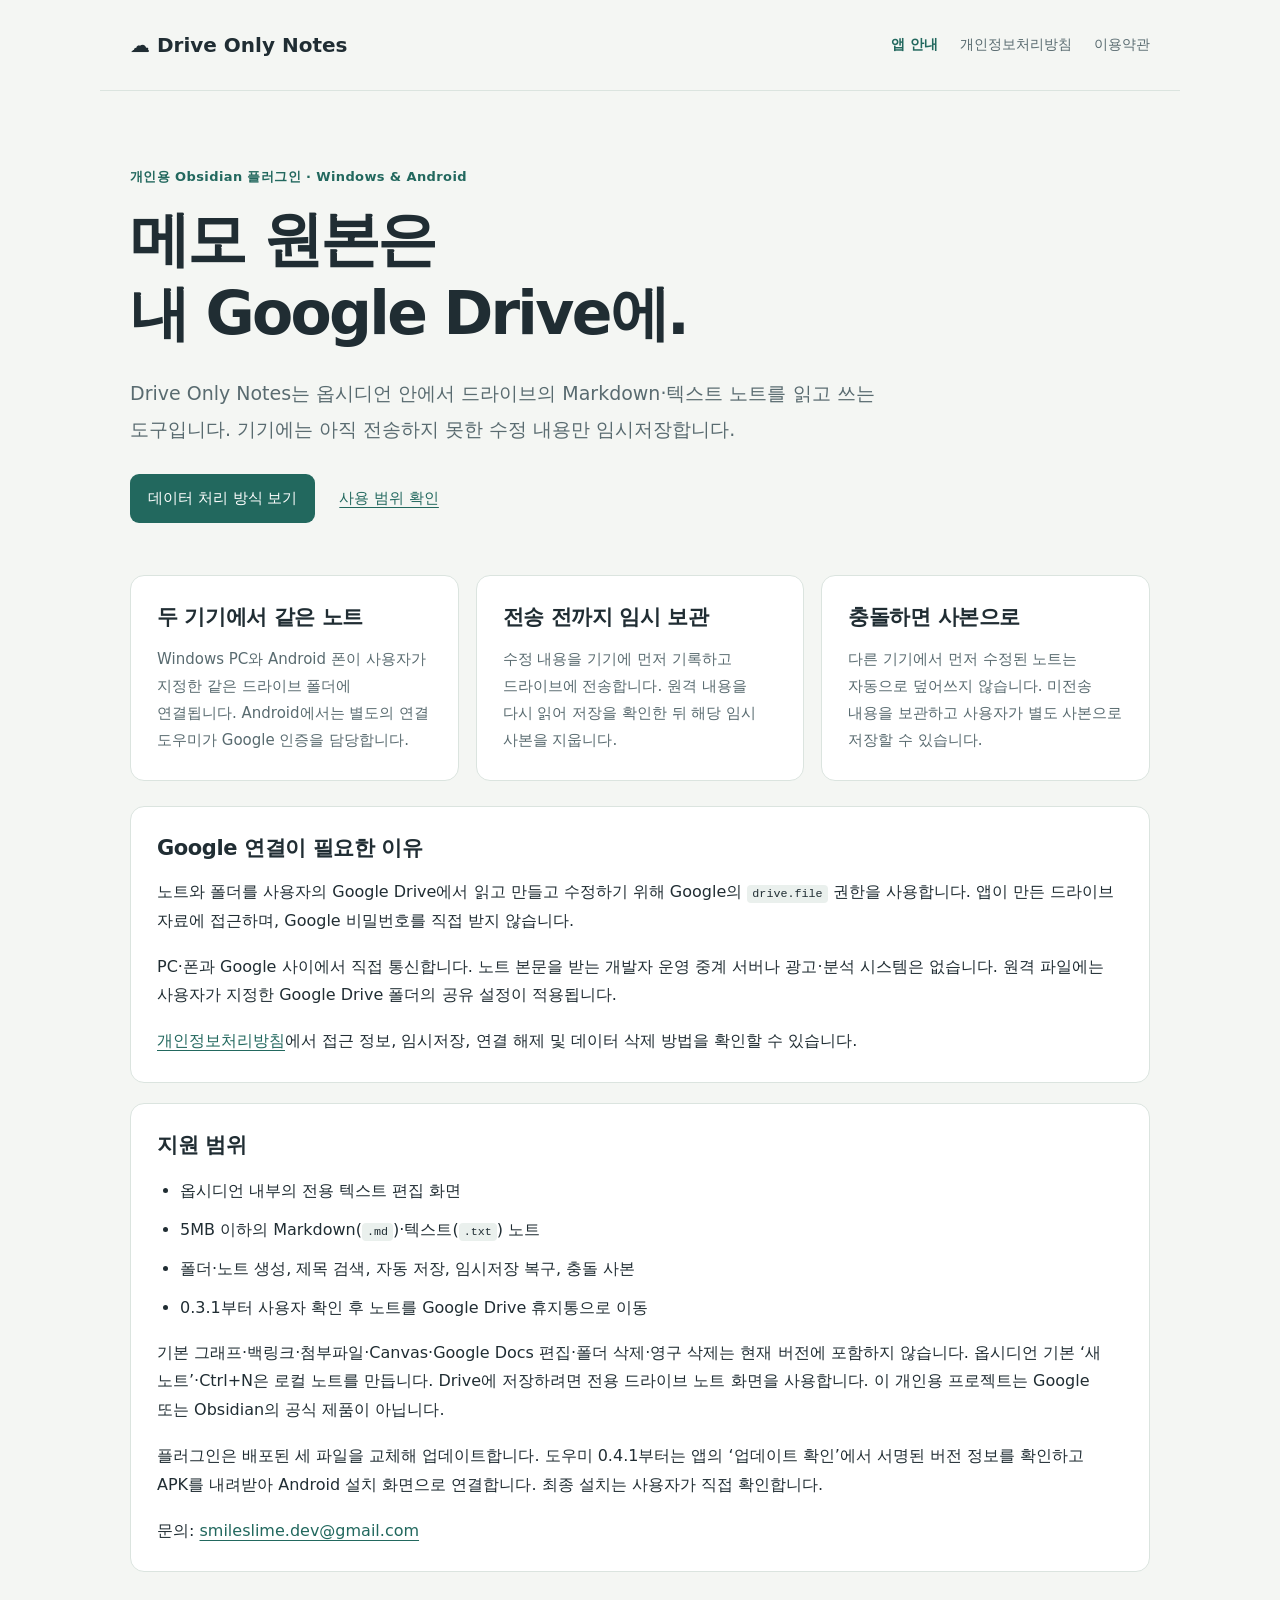
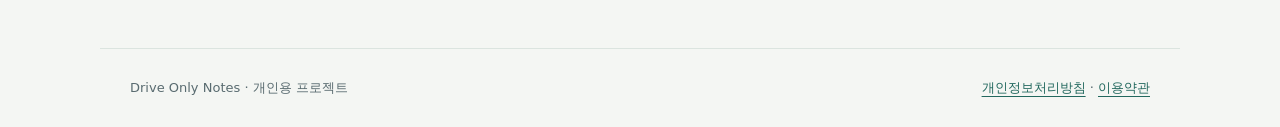
==== index.html @ a3dedb4b "Add signed in-app connector update distribution" ====
<!doctype html>
<html lang="ko">
<head>
  <meta charset="utf-8"><meta name="viewport" content="width=device-width, initial-scale=1">
  <meta http-equiv="Content-Security-Policy" content="default-src 'none'; style-src 'self'; img-src 'self'; script-src 'none'; connect-src 'none'; base-uri 'none'; form-action 'none'; upgrade-insecure-requests">
  <meta name="referrer" content="no-referrer">
  <meta name="description" content="Drive Only Notes는 Windows와 Android의 Obsidian에서 개인 Google Drive의 텍스트 노트를 읽고 쓰는 개인용 도구입니다.">
  <title>Drive Only Notes — 앱 안내</title><link rel="stylesheet" href="site.css">
</head>
<body>
<header><a class="brand" href="index.html">☁ Drive Only Notes</a><nav aria-label="주요 메뉴"><a aria-current="page" href="index.html">앱 안내</a><a href="privacy.html">개인정보처리방침</a><a href="terms.html">이용약관</a></nav></header>
<main>
  <section class="hero"><p class="eyebrow">개인용 Obsidian 플러그인 · Windows &amp; Android</p><h1>메모 원본은<br>내 Google Drive에.</h1><p class="lead">Drive Only Notes는 옵시디언 안에서 드라이브의 Markdown·텍스트 노트를 읽고 쓰는 도구입니다. 기기에는 아직 전송하지 못한 수정 내용만 임시저장합니다.</p><div class="actions"><a class="primary" href="privacy.html">데이터 처리 방식 보기</a><a href="terms.html">사용 범위 확인</a></div></section>
  <section class="cards" aria-label="주요 기능"><article><h2>두 기기에서 같은 노트</h2><p>Windows PC와 Android 폰이 사용자가 지정한 같은 드라이브 폴더에 연결됩니다. Android에서는 별도의 연결 도우미가 Google 인증을 담당합니다.</p></article><article><h2>전송 전까지 임시 보관</h2><p>수정 내용을 기기에 먼저 기록하고 드라이브에 전송합니다. 원격 내용을 다시 읽어 저장을 확인한 뒤 해당 임시 사본을 지웁니다.</p></article><article><h2>충돌하면 사본으로</h2><p>다른 기기에서 먼저 수정된 노트는 자동으로 덮어쓰지 않습니다. 미전송 내용을 보관하고 사용자가 별도 사본으로 저장할 수 있습니다.</p></article></section>
  <section class="paper"><h2>Google 연결이 필요한 이유</h2><p>노트와 폴더를 사용자의 Google Drive에서 읽고 만들고 수정하기 위해 Google의 <code>drive.file</code> 권한을 사용합니다. 앱이 만든 드라이브 자료에 접근하며, Google 비밀번호를 직접 받지 않습니다.</p><p>PC·폰과 Google 사이에서 직접 통신합니다. 노트 본문을 받는 개발자 운영 중계 서버나 광고·분석 시스템은 없습니다. 원격 파일에는 사용자가 지정한 Google Drive 폴더의 공유 설정이 적용됩니다.</p><p><a href="privacy.html">개인정보처리방침</a>에서 접근 정보, 임시저장, 연결 해제 및 데이터 삭제 방법을 확인할 수 있습니다.</p></section>
  <section class="paper"><h2>지원 범위</h2><ul><li>옵시디언 내부의 전용 텍스트 편집 화면</li><li>5MB 이하의 Markdown(<code>.md</code>)·텍스트(<code>.txt</code>) 노트</li><li>폴더·노트 생성, 제목 검색, 자동 저장, 임시저장 복구, 충돌 사본</li><li>0.3.1부터 사용자 확인 후 노트를 Google Drive 휴지통으로 이동</li></ul><p>기본 그래프·백링크·첨부파일·Canvas·Google Docs 편집·폴더 삭제·영구 삭제는 현재 버전에 포함하지 않습니다. 옵시디언 기본 ‘새 노트’·Ctrl+N은 로컬 노트를 만듭니다. Drive에 저장하려면 전용 드라이브 노트 화면을 사용합니다. 이 개인용 프로젝트는 Google 또는 Obsidian의 공식 제품이 아닙니다.</p><p>플러그인은 배포된 세 파일을 교체해 업데이트합니다. 도우미 0.4.1부터는 앱의 ‘업데이트 확인’에서 서명된 버전 정보를 확인하고 APK를 내려받아 Android 설치 화면으로 연결합니다. 최종 설치는 사용자가 직접 확인합니다.</p><p>문의: <a href="mailto:smileslime.dev@gmail.com">smileslime.dev@gmail.com</a></p></section>
</main><footer><span>Drive Only Notes · 개인용 프로젝트</span><span><a href="privacy.html">개인정보처리방침</a> · <a href="terms.html">이용약관</a></span></footer>
</body></html>
---- site.css ----
:root { color-scheme:light; --ink:#202d33; --muted:#596b70; --paper:#fff; --ground:#f4f6f3; --accent:#22685e; --line:#dbe4df; }
* { box-sizing:border-box; }
body { margin:0; font-family:system-ui,-apple-system,"Segoe UI",sans-serif; background:var(--ground); color:var(--ink); line-height:1.8; word-break:keep-all; overflow-wrap:anywhere; }
a { color:var(--accent); text-underline-offset:4px; }
a:focus-visible { outline:3px solid #78b0a7; outline-offset:5px; }
header,footer { max-width:1080px; margin:auto; padding:27px 30px; display:flex; align-items:center; justify-content:space-between; gap:20px; flex-wrap:wrap; }
header { border-bottom:1px solid var(--line); }
.brand { font-size:20px; font-weight:750; color:var(--ink); text-decoration:none; }
nav { display:flex; flex-wrap:wrap; gap:22px; font-size:14px; }
nav a { color:var(--muted); text-decoration:none; }
nav a[aria-current] { color:var(--accent); font-weight:700; }
main { max-width:1080px; padding:36px 30px 46px; margin:auto; }
.hero { padding:38px 0 52px; max-width:850px; }
.eyebrow { color:var(--accent); letter-spacing:.03em; font-size:13px; font-weight:700; margin:0 0 15px; }
h1 { font-size:clamp(34px,6vw,60px); line-height:1.22; letter-spacing:-.045em; margin:0 0 25px; }
h2 { font-size:21px; line-height:1.5; letter-spacing:-.02em; margin:0 0 13px; }
p { margin:0 0 17px; }
.lead { font-size:19px; color:var(--muted); max-width:780px; line-height:1.9; }
.actions { display:flex; align-items:center; gap:24px; flex-wrap:wrap; margin-top:27px; font-size:15px; }
.primary { padding:11px 18px; border-radius:9px; text-decoration:none; background:var(--accent); color:white; }
.cards { display:grid; grid-template-columns:repeat(3,minmax(0,1fr)); gap:17px; margin-bottom:25px; }
.cards article,.paper { background:var(--paper); border:1px solid var(--line); border-radius:14px; padding:26px; }
.cards p { color:var(--muted); font-size:15px; margin-bottom:0; }
.paper { margin:20px 0; }
.paper p:last-child { margin-bottom:0; }
ul { padding-left:23px; }
li { margin-bottom:10px; }
code { padding:2px 5px; border-radius:4px; background:#eaf0ed; font-size:.9em; word-break:break-all; }
.document { max-width:860px; padding-top:60px; }
.document h1 { font-size:42px; }
.document section { padding:29px 0 13px; border-top:1px solid var(--line); margin-top:25px; }
.document .lead { font-size:18px; margin-bottom:34px; }
footer { border-top:1px solid var(--line); color:var(--muted); font-size:13px; margin-top:10px; }
@media(max-width:700px) { header,footer { padding:23px 21px; } main { padding:24px 21px 36px; } header { align-items:flex-start; } nav { gap:15px; font-size:13px; } .hero { padding:24px 0 35px; } .cards { grid-template-columns:1fr; } .cards article,.paper { padding:22px; } .lead { font-size:17px; } .document { padding-top:37px; } .document h1 { font-size:33px; } .document section { padding-top:23px; } }
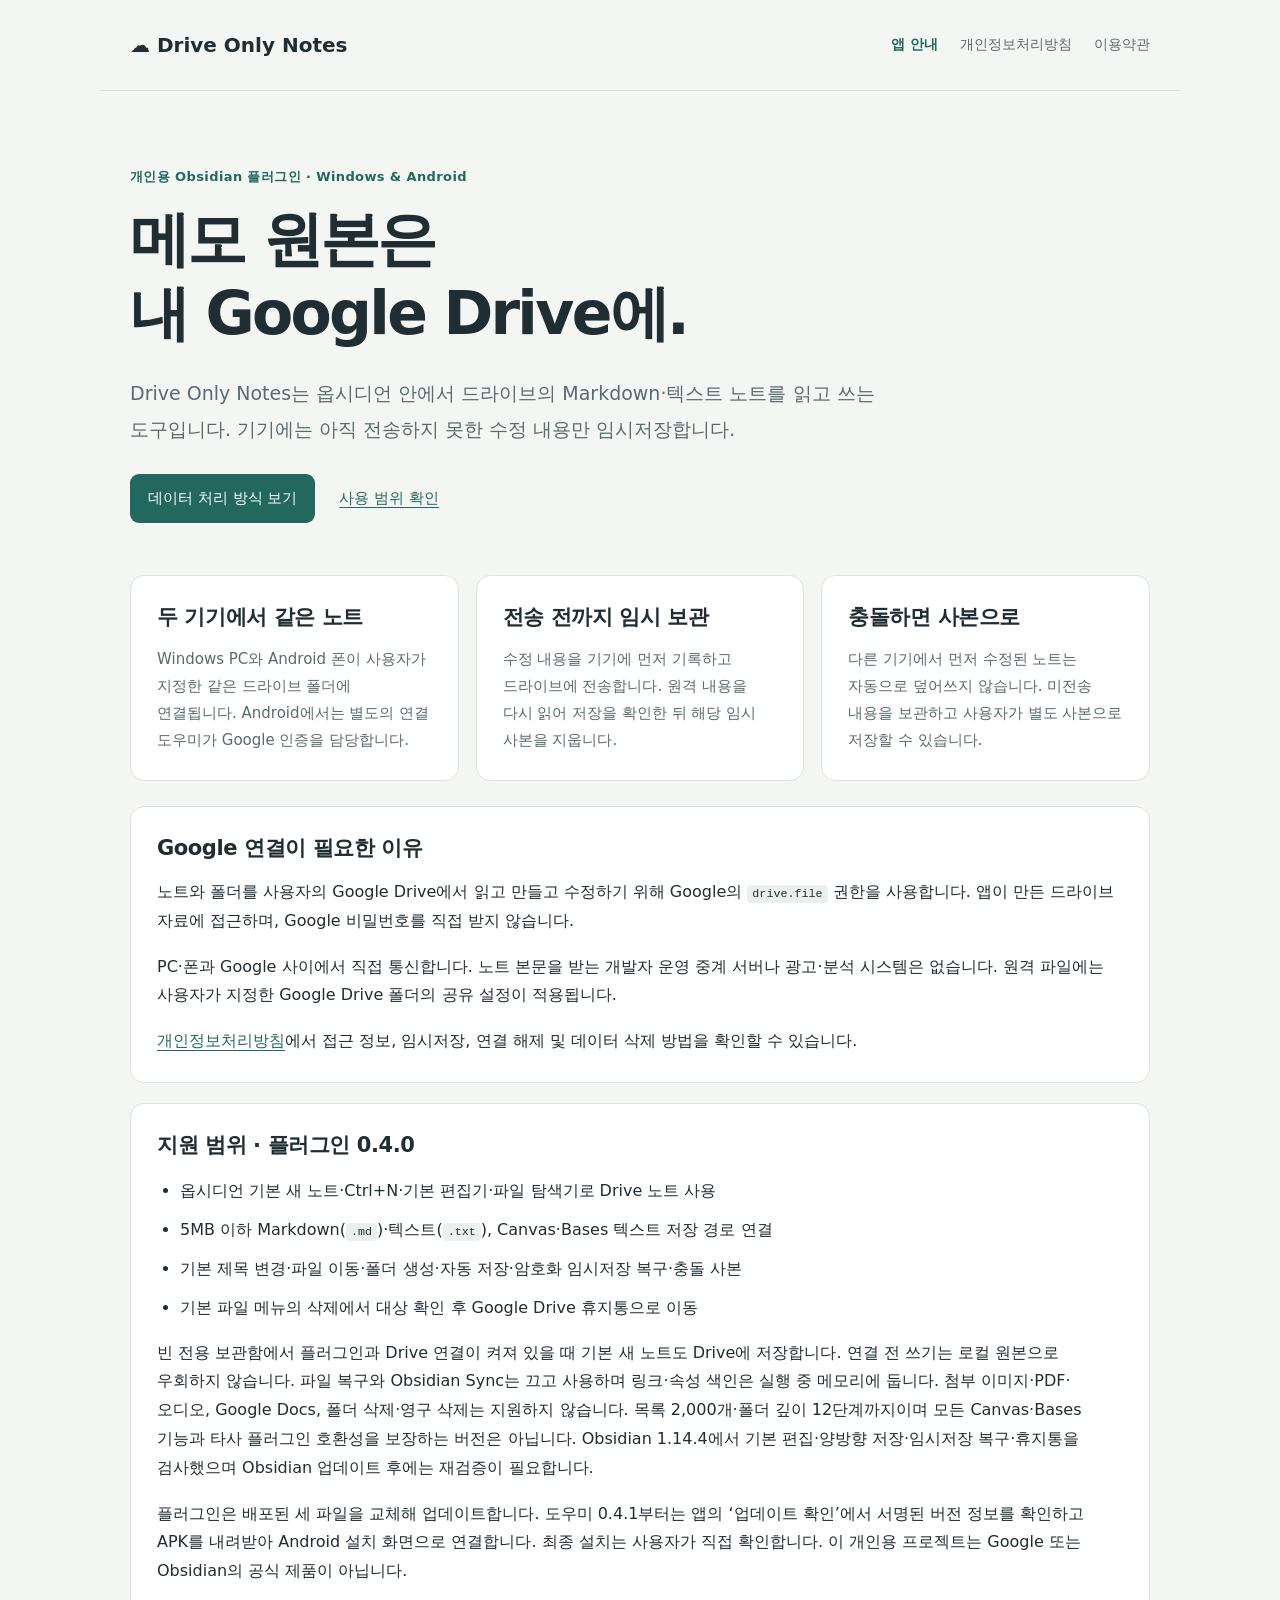
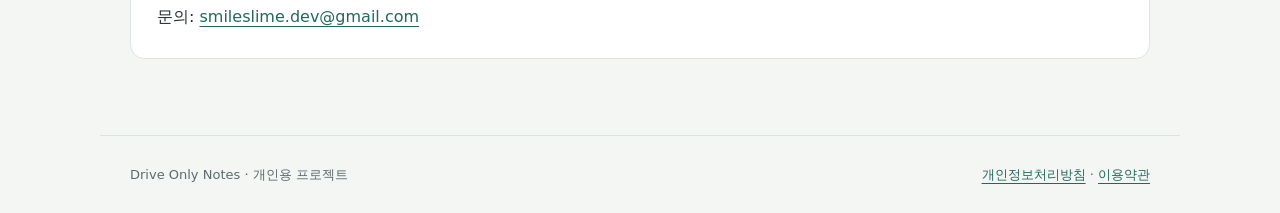
==== commit 91894587: "Document native Obsidian editing and Drive-only storage" ====
--- a/index.html
+++ b/index.html
@@ -13,6 +13,6 @@
   <section class="hero"><p class="eyebrow">개인용 Obsidian 플러그인 · Windows &amp; Android</p><h1>메모 원본은<br>내 Google Drive에.</h1><p class="lead">Drive Only Notes는 옵시디언 안에서 드라이브의 Markdown·텍스트 노트를 읽고 쓰는 도구입니다. 기기에는 아직 전송하지 못한 수정 내용만 임시저장합니다.</p><div class="actions"><a class="primary" href="privacy.html">데이터 처리 방식 보기</a><a href="terms.html">사용 범위 확인</a></div></section>
   <section class="cards" aria-label="주요 기능"><article><h2>두 기기에서 같은 노트</h2><p>Windows PC와 Android 폰이 사용자가 지정한 같은 드라이브 폴더에 연결됩니다. Android에서는 별도의 연결 도우미가 Google 인증을 담당합니다.</p></article><article><h2>전송 전까지 임시 보관</h2><p>수정 내용을 기기에 먼저 기록하고 드라이브에 전송합니다. 원격 내용을 다시 읽어 저장을 확인한 뒤 해당 임시 사본을 지웁니다.</p></article><article><h2>충돌하면 사본으로</h2><p>다른 기기에서 먼저 수정된 노트는 자동으로 덮어쓰지 않습니다. 미전송 내용을 보관하고 사용자가 별도 사본으로 저장할 수 있습니다.</p></article></section>
   <section class="paper"><h2>Google 연결이 필요한 이유</h2><p>노트와 폴더를 사용자의 Google Drive에서 읽고 만들고 수정하기 위해 Google의 <code>drive.file</code> 권한을 사용합니다. 앱이 만든 드라이브 자료에 접근하며, Google 비밀번호를 직접 받지 않습니다.</p><p>PC·폰과 Google 사이에서 직접 통신합니다. 노트 본문을 받는 개발자 운영 중계 서버나 광고·분석 시스템은 없습니다. 원격 파일에는 사용자가 지정한 Google Drive 폴더의 공유 설정이 적용됩니다.</p><p><a href="privacy.html">개인정보처리방침</a>에서 접근 정보, 임시저장, 연결 해제 및 데이터 삭제 방법을 확인할 수 있습니다.</p></section>
-  <section class="paper"><h2>지원 범위</h2><ul><li>옵시디언 내부의 전용 텍스트 편집 화면</li><li>5MB 이하의 Markdown(<code>.md</code>)·텍스트(<code>.txt</code>) 노트</li><li>폴더·노트 생성, 제목 검색, 자동 저장, 임시저장 복구, 충돌 사본</li><li>0.3.1부터 사용자 확인 후 노트를 Google Drive 휴지통으로 이동</li></ul><p>기본 그래프·백링크·첨부파일·Canvas·Google Docs 편집·폴더 삭제·영구 삭제는 현재 버전에 포함하지 않습니다. 옵시디언 기본 ‘새 노트’·Ctrl+N은 로컬 노트를 만듭니다. Drive에 저장하려면 전용 드라이브 노트 화면을 사용합니다. 이 개인용 프로젝트는 Google 또는 Obsidian의 공식 제품이 아닙니다.</p><p>플러그인은 배포된 세 파일을 교체해 업데이트합니다. 도우미 0.4.1부터는 앱의 ‘업데이트 확인’에서 서명된 버전 정보를 확인하고 APK를 내려받아 Android 설치 화면으로 연결합니다. 최종 설치는 사용자가 직접 확인합니다.</p><p>문의: <a href="mailto:smileslime.dev@gmail.com">smileslime.dev@gmail.com</a></p></section>
+  <section class="paper"><h2>지원 범위 · 플러그인 0.4.0</h2><ul><li>옵시디언 기본 새 노트·Ctrl+N·기본 편집기·파일 탐색기로 Drive 노트 사용</li><li>5MB 이하 Markdown(<code>.md</code>)·텍스트(<code>.txt</code>), Canvas·Bases 텍스트 저장 경로 연결</li><li>기본 제목 변경·파일 이동·폴더 생성·자동 저장·암호화 임시저장 복구·충돌 사본</li><li>기본 파일 메뉴의 삭제에서 대상 확인 후 Google Drive 휴지통으로 이동</li></ul><p>빈 전용 보관함에서 플러그인과 Drive 연결이 켜져 있을 때 기본 새 노트도 Drive에 저장합니다. 연결 전 쓰기는 로컬 원본으로 우회하지 않습니다. 파일 복구와 Obsidian Sync는 끄고 사용하며 링크·속성 색인은 실행 중 메모리에 둡니다. 첨부 이미지·PDF·오디오, Google Docs, 폴더 삭제·영구 삭제는 지원하지 않습니다. 목록 2,000개·폴더 깊이 12단계까지이며 모든 Canvas·Bases 기능과 타사 플러그인 호환성을 보장하는 버전은 아닙니다. Obsidian 1.14.4에서 기본 편집·양방향 저장·임시저장 복구·휴지통을 검사했으며 Obsidian 업데이트 후에는 재검증이 필요합니다.</p><p>플러그인은 배포된 세 파일을 교체해 업데이트합니다. 도우미 0.4.1부터는 앱의 ‘업데이트 확인’에서 서명된 버전 정보를 확인하고 APK를 내려받아 Android 설치 화면으로 연결합니다. 최종 설치는 사용자가 직접 확인합니다. 이 개인용 프로젝트는 Google 또는 Obsidian의 공식 제품이 아닙니다.</p><p>문의: <a href="mailto:smileslime.dev@gmail.com">smileslime.dev@gmail.com</a></p></section>
 </main><footer><span>Drive Only Notes · 개인용 프로젝트</span><span><a href="privacy.html">개인정보처리방침</a> · <a href="terms.html">이용약관</a></span></footer>
 </body></html>
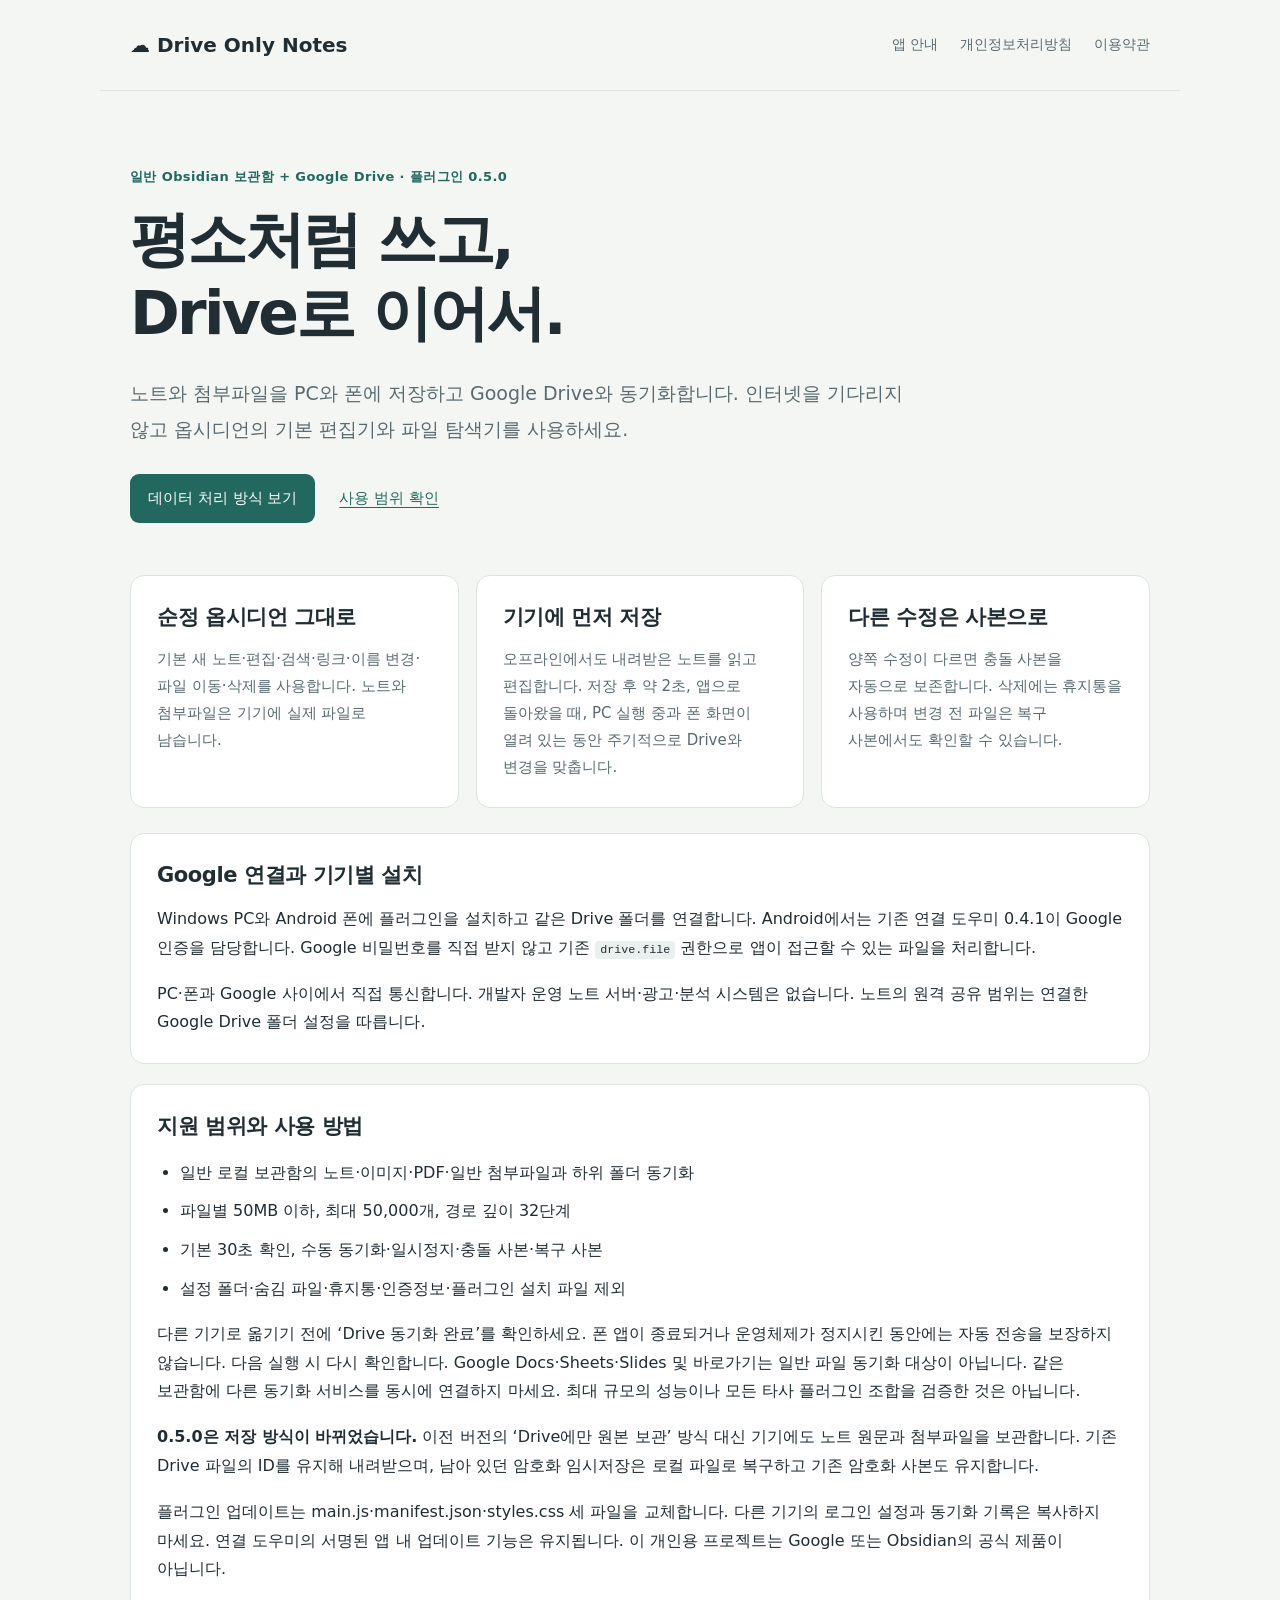
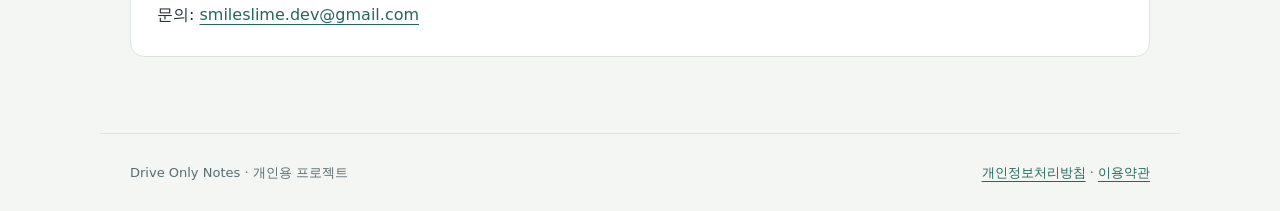
==== commit 5f30cc9f: "Document local vault synchronization and recovery" ====
--- a/index.html
+++ b/index.html
@@ -1,18 +1,6 @@
 <!doctype html>
-<html lang="ko">
-<head>
-  <meta charset="utf-8"><meta name="viewport" content="width=device-width, initial-scale=1">
-  <meta http-equiv="Content-Security-Policy" content="default-src 'none'; style-src 'self'; img-src 'self'; script-src 'none'; connect-src 'none'; base-uri 'none'; form-action 'none'; upgrade-insecure-requests">
-  <meta name="referrer" content="no-referrer">
-  <meta name="description" content="Drive Only Notes는 Windows와 Android의 Obsidian에서 개인 Google Drive의 텍스트 노트를 읽고 쓰는 개인용 도구입니다.">
-  <title>Drive Only Notes — 앱 안내</title><link rel="stylesheet" href="site.css">
-</head>
-<body>
-<header><a class="brand" href="index.html">☁ Drive Only Notes</a><nav aria-label="주요 메뉴"><a aria-current="page" href="index.html">앱 안내</a><a href="privacy.html">개인정보처리방침</a><a href="terms.html">이용약관</a></nav></header>
-<main>
-  <section class="hero"><p class="eyebrow">개인용 Obsidian 플러그인 · Windows &amp; Android</p><h1>메모 원본은<br>내 Google Drive에.</h1><p class="lead">Drive Only Notes는 옵시디언 안에서 드라이브의 Markdown·텍스트 노트를 읽고 쓰는 도구입니다. 기기에는 아직 전송하지 못한 수정 내용만 임시저장합니다.</p><div class="actions"><a class="primary" href="privacy.html">데이터 처리 방식 보기</a><a href="terms.html">사용 범위 확인</a></div></section>
-  <section class="cards" aria-label="주요 기능"><article><h2>두 기기에서 같은 노트</h2><p>Windows PC와 Android 폰이 사용자가 지정한 같은 드라이브 폴더에 연결됩니다. Android에서는 별도의 연결 도우미가 Google 인증을 담당합니다.</p></article><article><h2>전송 전까지 임시 보관</h2><p>수정 내용을 기기에 먼저 기록하고 드라이브에 전송합니다. 원격 내용을 다시 읽어 저장을 확인한 뒤 해당 임시 사본을 지웁니다.</p></article><article><h2>충돌하면 사본으로</h2><p>다른 기기에서 먼저 수정된 노트는 자동으로 덮어쓰지 않습니다. 미전송 내용을 보관하고 사용자가 별도 사본으로 저장할 수 있습니다.</p></article></section>
-  <section class="paper"><h2>Google 연결이 필요한 이유</h2><p>노트와 폴더를 사용자의 Google Drive에서 읽고 만들고 수정하기 위해 Google의 <code>drive.file</code> 권한을 사용합니다. 앱이 만든 드라이브 자료에 접근하며, Google 비밀번호를 직접 받지 않습니다.</p><p>PC·폰과 Google 사이에서 직접 통신합니다. 노트 본문을 받는 개발자 운영 중계 서버나 광고·분석 시스템은 없습니다. 원격 파일에는 사용자가 지정한 Google Drive 폴더의 공유 설정이 적용됩니다.</p><p><a href="privacy.html">개인정보처리방침</a>에서 접근 정보, 임시저장, 연결 해제 및 데이터 삭제 방법을 확인할 수 있습니다.</p></section>
-  <section class="paper"><h2>지원 범위 · 플러그인 0.4.0</h2><ul><li>옵시디언 기본 새 노트·Ctrl+N·기본 편집기·파일 탐색기로 Drive 노트 사용</li><li>5MB 이하 Markdown(<code>.md</code>)·텍스트(<code>.txt</code>), Canvas·Bases 텍스트 저장 경로 연결</li><li>기본 제목 변경·파일 이동·폴더 생성·자동 저장·암호화 임시저장 복구·충돌 사본</li><li>기본 파일 메뉴의 삭제에서 대상 확인 후 Google Drive 휴지통으로 이동</li></ul><p>빈 전용 보관함에서 플러그인과 Drive 연결이 켜져 있을 때 기본 새 노트도 Drive에 저장합니다. 연결 전 쓰기는 로컬 원본으로 우회하지 않습니다. 파일 복구와 Obsidian Sync는 끄고 사용하며 링크·속성 색인은 실행 중 메모리에 둡니다. 첨부 이미지·PDF·오디오, Google Docs, 폴더 삭제·영구 삭제는 지원하지 않습니다. 목록 2,000개·폴더 깊이 12단계까지이며 모든 Canvas·Bases 기능과 타사 플러그인 호환성을 보장하는 버전은 아닙니다. Obsidian 1.14.4에서 기본 편집·양방향 저장·임시저장 복구·휴지통을 검사했으며 Obsidian 업데이트 후에는 재검증이 필요합니다.</p><p>플러그인은 배포된 세 파일을 교체해 업데이트합니다. 도우미 0.4.1부터는 앱의 ‘업데이트 확인’에서 서명된 버전 정보를 확인하고 APK를 내려받아 Android 설치 화면으로 연결합니다. 최종 설치는 사용자가 직접 확인합니다. 이 개인용 프로젝트는 Google 또는 Obsidian의 공식 제품이 아닙니다.</p><p>문의: <a href="mailto:smileslime.dev@gmail.com">smileslime.dev@gmail.com</a></p></section>
-</main><footer><span>Drive Only Notes · 개인용 프로젝트</span><span><a href="privacy.html">개인정보처리방침</a> · <a href="terms.html">이용약관</a></span></footer>
-</body></html>
+<html lang="ko"><head><meta charset="utf-8"><meta name="viewport" content="width=device-width, initial-scale=1"><meta http-equiv="Content-Security-Policy" content="default-src 'none'; style-src 'self'; img-src 'self'; script-src 'none'; connect-src 'none'; base-uri 'none'; form-action 'none'; upgrade-insecure-requests"><meta name="referrer" content="no-referrer"><title>앱 안내 — Drive Only Notes</title><link rel="stylesheet" href="site.css"></head><body><header><a class="brand" href="index.html">☁ Drive Only Notes</a><nav aria-label="주요 메뉴"><a href="index.html">앱 안내</a><a href="privacy.html">개인정보처리방침</a><a href="terms.html">이용약관</a></nav></header><main>
+<section class="hero"><p class="eyebrow">일반 Obsidian 보관함 + Google Drive · 플러그인 0.5.0</p><h1>평소처럼 쓰고,<br>Drive로 이어서.</h1><p class="lead">노트와 첨부파일을 PC와 폰에 저장하고 Google Drive와 동기화합니다. 인터넷을 기다리지 않고 옵시디언의 기본 편집기와 파일 탐색기를 사용하세요.</p><div class="actions"><a class="primary" href="privacy.html">데이터 처리 방식 보기</a><a href="terms.html">사용 범위 확인</a></div></section>
+<section class="cards" aria-label="주요 기능"><article><h2>순정 옵시디언 그대로</h2><p>기본 새 노트·편집·검색·링크·이름 변경·파일 이동·삭제를 사용합니다. 노트와 첨부파일은 기기에 실제 파일로 남습니다.</p></article><article><h2>기기에 먼저 저장</h2><p>오프라인에서도 내려받은 노트를 읽고 편집합니다. 저장 후 약 2초, 앱으로 돌아왔을 때, PC 실행 중과 폰 화면이 열려 있는 동안 주기적으로 Drive와 변경을 맞춥니다.</p></article><article><h2>다른 수정은 사본으로</h2><p>양쪽 수정이 다르면 충돌 사본을 자동으로 보존합니다. 삭제에는 휴지통을 사용하며 변경 전 파일은 복구 사본에서도 확인할 수 있습니다.</p></article></section>
+<section class="paper"><h2>Google 연결과 기기별 설치</h2><p>Windows PC와 Android 폰에 플러그인을 설치하고 같은 Drive 폴더를 연결합니다. Android에서는 기존 연결 도우미 0.4.1이 Google 인증을 담당합니다. Google 비밀번호를 직접 받지 않고 기존 <code>drive.file</code> 권한으로 앱이 접근할 수 있는 파일을 처리합니다.</p><p>PC·폰과 Google 사이에서 직접 통신합니다. 개발자 운영 노트 서버·광고·분석 시스템은 없습니다. 노트의 원격 공유 범위는 연결한 Google Drive 폴더 설정을 따릅니다.</p></section>
+<section class="paper"><h2>지원 범위와 사용 방법</h2><ul><li>일반 로컬 보관함의 노트·이미지·PDF·일반 첨부파일과 하위 폴더 동기화</li><li>파일별 50MB 이하, 최대 50,000개, 경로 깊이 32단계</li><li>기본 30초 확인, 수동 동기화·일시정지·충돌 사본·복구 사본</li><li>설정 폴더·숨김 파일·휴지통·인증정보·플러그인 설치 파일 제외</li></ul><p>다른 기기로 옮기기 전에 ‘Drive 동기화 완료’를 확인하세요. 폰 앱이 종료되거나 운영체제가 정지시킨 동안에는 자동 전송을 보장하지 않습니다. 다음 실행 시 다시 확인합니다. Google Docs·Sheets·Slides 및 바로가기는 일반 파일 동기화 대상이 아닙니다. 같은 보관함에 다른 동기화 서비스를 동시에 연결하지 마세요. 최대 규모의 성능이나 모든 타사 플러그인 조합을 검증한 것은 아닙니다.</p><p><strong>0.5.0은 저장 방식이 바뀌었습니다.</strong> 이전 버전의 ‘Drive에만 원본 보관’ 방식 대신 기기에도 노트 원문과 첨부파일을 보관합니다. 기존 Drive 파일의 ID를 유지해 내려받으며, 남아 있던 암호화 임시저장은 로컬 파일로 복구하고 기존 암호화 사본도 유지합니다.</p><p>플러그인 업데이트는 main.js·manifest.json·styles.css 세 파일을 교체합니다. 다른 기기의 로그인 설정과 동기화 기록은 복사하지 마세요. 연결 도우미의 서명된 앱 내 업데이트 기능은 유지됩니다. 이 개인용 프로젝트는 Google 또는 Obsidian의 공식 제품이 아닙니다.</p><p>문의: <a href="mailto:smileslime.dev@gmail.com">smileslime.dev@gmail.com</a></p></section></main><footer><span>Drive Only Notes · 개인용 프로젝트</span><span><a href="privacy.html">개인정보처리방침</a> · <a href="terms.html">이용약관</a></span></footer></body></html>
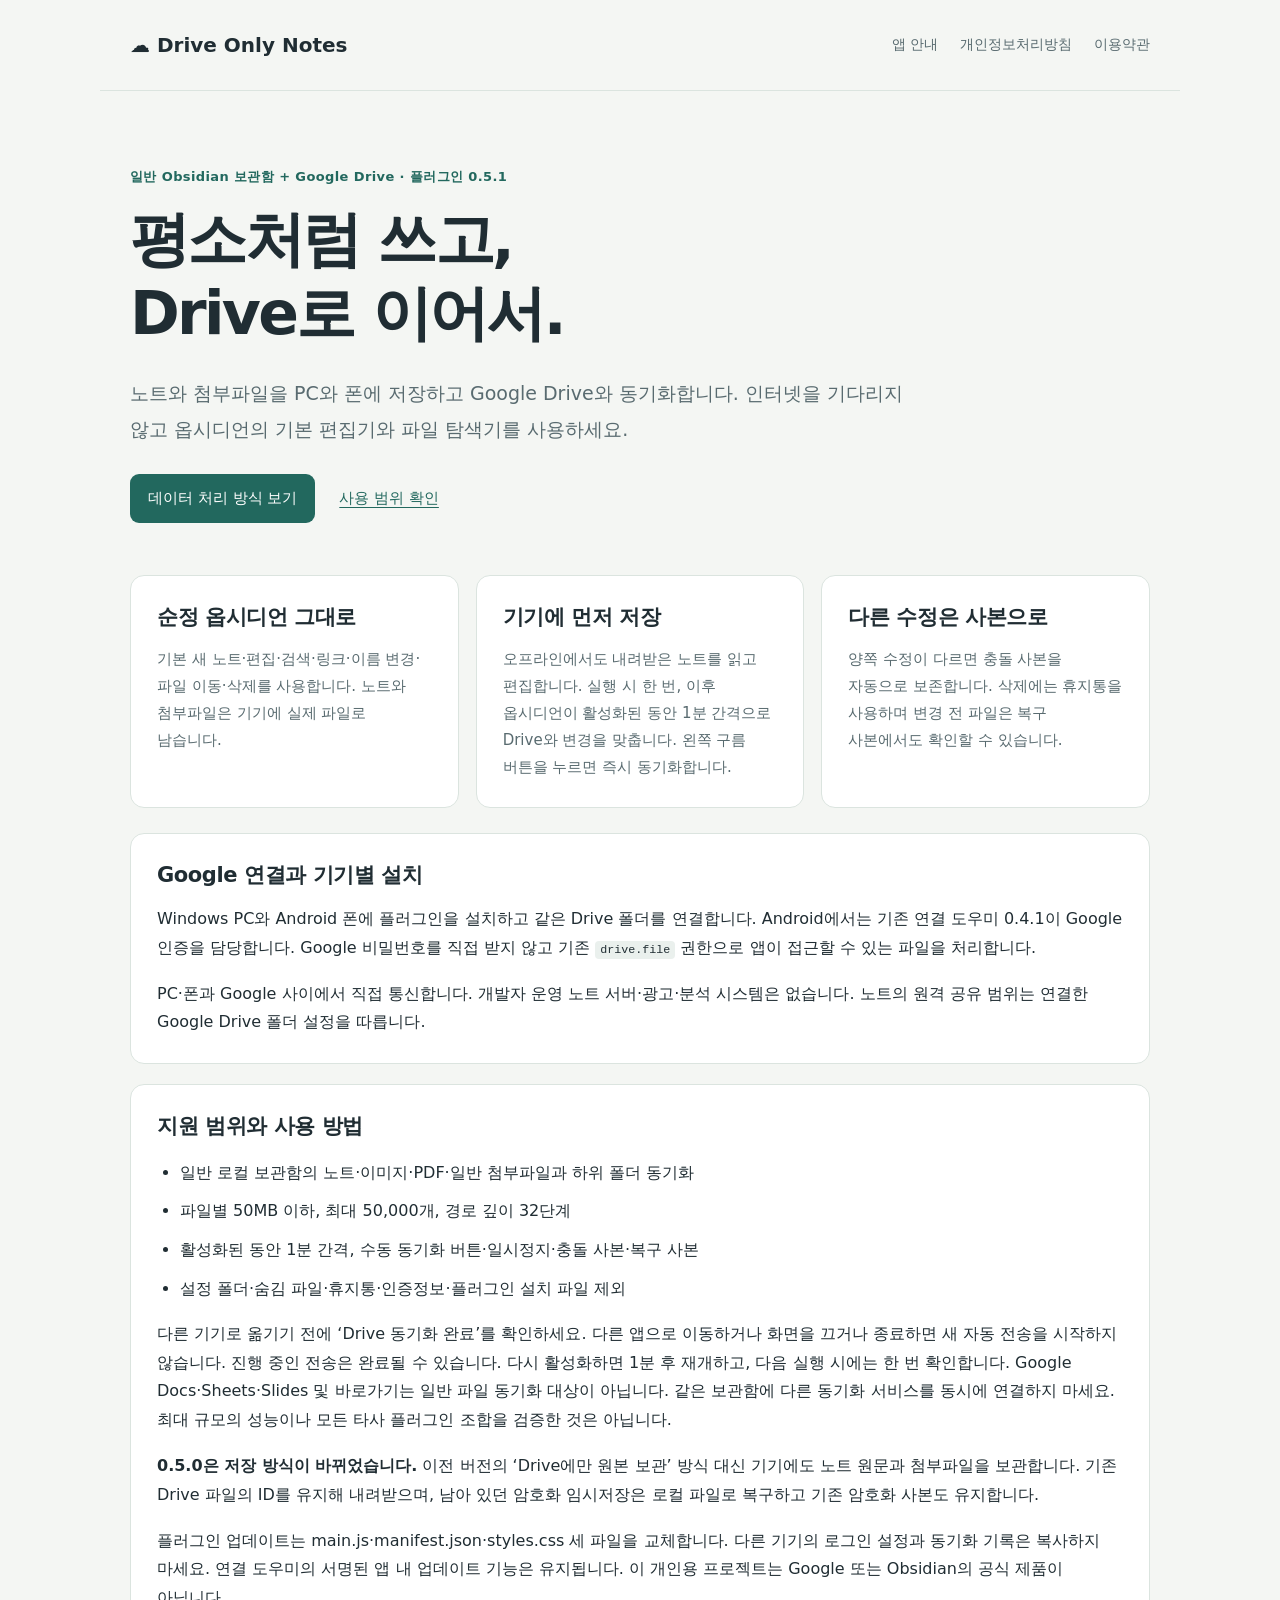
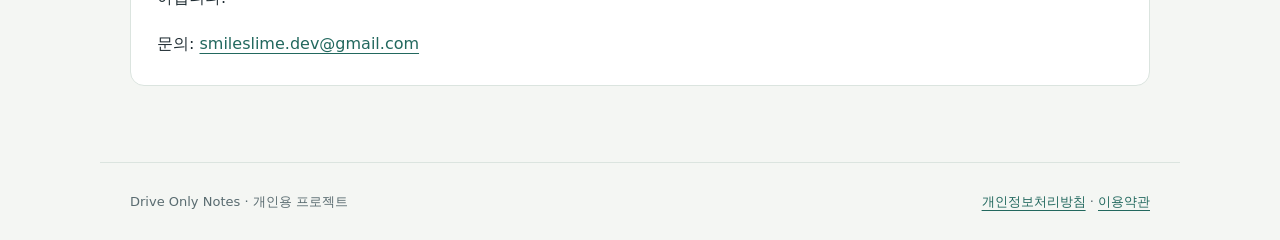
==== commit 848c531c: "Document active-window minute sync and one-click action" ====
--- a/index.html
+++ b/index.html
@@ -1,6 +1,6 @@
 <!doctype html>
 <html lang="ko"><head><meta charset="utf-8"><meta name="viewport" content="width=device-width, initial-scale=1"><meta http-equiv="Content-Security-Policy" content="default-src 'none'; style-src 'self'; img-src 'self'; script-src 'none'; connect-src 'none'; base-uri 'none'; form-action 'none'; upgrade-insecure-requests"><meta name="referrer" content="no-referrer"><title>앱 안내 — Drive Only Notes</title><link rel="stylesheet" href="site.css"></head><body><header><a class="brand" href="index.html">☁ Drive Only Notes</a><nav aria-label="주요 메뉴"><a href="index.html">앱 안내</a><a href="privacy.html">개인정보처리방침</a><a href="terms.html">이용약관</a></nav></header><main>
-<section class="hero"><p class="eyebrow">일반 Obsidian 보관함 + Google Drive · 플러그인 0.5.0</p><h1>평소처럼 쓰고,<br>Drive로 이어서.</h1><p class="lead">노트와 첨부파일을 PC와 폰에 저장하고 Google Drive와 동기화합니다. 인터넷을 기다리지 않고 옵시디언의 기본 편집기와 파일 탐색기를 사용하세요.</p><div class="actions"><a class="primary" href="privacy.html">데이터 처리 방식 보기</a><a href="terms.html">사용 범위 확인</a></div></section>
-<section class="cards" aria-label="주요 기능"><article><h2>순정 옵시디언 그대로</h2><p>기본 새 노트·편집·검색·링크·이름 변경·파일 이동·삭제를 사용합니다. 노트와 첨부파일은 기기에 실제 파일로 남습니다.</p></article><article><h2>기기에 먼저 저장</h2><p>오프라인에서도 내려받은 노트를 읽고 편집합니다. 저장 후 약 2초, 앱으로 돌아왔을 때, PC 실행 중과 폰 화면이 열려 있는 동안 주기적으로 Drive와 변경을 맞춥니다.</p></article><article><h2>다른 수정은 사본으로</h2><p>양쪽 수정이 다르면 충돌 사본을 자동으로 보존합니다. 삭제에는 휴지통을 사용하며 변경 전 파일은 복구 사본에서도 확인할 수 있습니다.</p></article></section>
+<section class="hero"><p class="eyebrow">일반 Obsidian 보관함 + Google Drive · 플러그인 0.5.1</p><h1>평소처럼 쓰고,<br>Drive로 이어서.</h1><p class="lead">노트와 첨부파일을 PC와 폰에 저장하고 Google Drive와 동기화합니다. 인터넷을 기다리지 않고 옵시디언의 기본 편집기와 파일 탐색기를 사용하세요.</p><div class="actions"><a class="primary" href="privacy.html">데이터 처리 방식 보기</a><a href="terms.html">사용 범위 확인</a></div></section>
+<section class="cards" aria-label="주요 기능"><article><h2>순정 옵시디언 그대로</h2><p>기본 새 노트·편집·검색·링크·이름 변경·파일 이동·삭제를 사용합니다. 노트와 첨부파일은 기기에 실제 파일로 남습니다.</p></article><article><h2>기기에 먼저 저장</h2><p>오프라인에서도 내려받은 노트를 읽고 편집합니다. 실행 시 한 번, 이후 옵시디언이 활성화된 동안 1분 간격으로 Drive와 변경을 맞춥니다. 왼쪽 구름 버튼을 누르면 즉시 동기화합니다.</p></article><article><h2>다른 수정은 사본으로</h2><p>양쪽 수정이 다르면 충돌 사본을 자동으로 보존합니다. 삭제에는 휴지통을 사용하며 변경 전 파일은 복구 사본에서도 확인할 수 있습니다.</p></article></section>
 <section class="paper"><h2>Google 연결과 기기별 설치</h2><p>Windows PC와 Android 폰에 플러그인을 설치하고 같은 Drive 폴더를 연결합니다. Android에서는 기존 연결 도우미 0.4.1이 Google 인증을 담당합니다. Google 비밀번호를 직접 받지 않고 기존 <code>drive.file</code> 권한으로 앱이 접근할 수 있는 파일을 처리합니다.</p><p>PC·폰과 Google 사이에서 직접 통신합니다. 개발자 운영 노트 서버·광고·분석 시스템은 없습니다. 노트의 원격 공유 범위는 연결한 Google Drive 폴더 설정을 따릅니다.</p></section>
-<section class="paper"><h2>지원 범위와 사용 방법</h2><ul><li>일반 로컬 보관함의 노트·이미지·PDF·일반 첨부파일과 하위 폴더 동기화</li><li>파일별 50MB 이하, 최대 50,000개, 경로 깊이 32단계</li><li>기본 30초 확인, 수동 동기화·일시정지·충돌 사본·복구 사본</li><li>설정 폴더·숨김 파일·휴지통·인증정보·플러그인 설치 파일 제외</li></ul><p>다른 기기로 옮기기 전에 ‘Drive 동기화 완료’를 확인하세요. 폰 앱이 종료되거나 운영체제가 정지시킨 동안에는 자동 전송을 보장하지 않습니다. 다음 실행 시 다시 확인합니다. Google Docs·Sheets·Slides 및 바로가기는 일반 파일 동기화 대상이 아닙니다. 같은 보관함에 다른 동기화 서비스를 동시에 연결하지 마세요. 최대 규모의 성능이나 모든 타사 플러그인 조합을 검증한 것은 아닙니다.</p><p><strong>0.5.0은 저장 방식이 바뀌었습니다.</strong> 이전 버전의 ‘Drive에만 원본 보관’ 방식 대신 기기에도 노트 원문과 첨부파일을 보관합니다. 기존 Drive 파일의 ID를 유지해 내려받으며, 남아 있던 암호화 임시저장은 로컬 파일로 복구하고 기존 암호화 사본도 유지합니다.</p><p>플러그인 업데이트는 main.js·manifest.json·styles.css 세 파일을 교체합니다. 다른 기기의 로그인 설정과 동기화 기록은 복사하지 마세요. 연결 도우미의 서명된 앱 내 업데이트 기능은 유지됩니다. 이 개인용 프로젝트는 Google 또는 Obsidian의 공식 제품이 아닙니다.</p><p>문의: <a href="mailto:smileslime.dev@gmail.com">smileslime.dev@gmail.com</a></p></section></main><footer><span>Drive Only Notes · 개인용 프로젝트</span><span><a href="privacy.html">개인정보처리방침</a> · <a href="terms.html">이용약관</a></span></footer></body></html>
+<section class="paper"><h2>지원 범위와 사용 방법</h2><ul><li>일반 로컬 보관함의 노트·이미지·PDF·일반 첨부파일과 하위 폴더 동기화</li><li>파일별 50MB 이하, 최대 50,000개, 경로 깊이 32단계</li><li>활성화된 동안 1분 간격, 수동 동기화 버튼·일시정지·충돌 사본·복구 사본</li><li>설정 폴더·숨김 파일·휴지통·인증정보·플러그인 설치 파일 제외</li></ul><p>다른 기기로 옮기기 전에 ‘Drive 동기화 완료’를 확인하세요. 다른 앱으로 이동하거나 화면을 끄거나 종료하면 새 자동 전송을 시작하지 않습니다. 진행 중인 전송은 완료될 수 있습니다. 다시 활성화하면 1분 후 재개하고, 다음 실행 시에는 한 번 확인합니다. Google Docs·Sheets·Slides 및 바로가기는 일반 파일 동기화 대상이 아닙니다. 같은 보관함에 다른 동기화 서비스를 동시에 연결하지 마세요. 최대 규모의 성능이나 모든 타사 플러그인 조합을 검증한 것은 아닙니다.</p><p><strong>0.5.0은 저장 방식이 바뀌었습니다.</strong> 이전 버전의 ‘Drive에만 원본 보관’ 방식 대신 기기에도 노트 원문과 첨부파일을 보관합니다. 기존 Drive 파일의 ID를 유지해 내려받으며, 남아 있던 암호화 임시저장은 로컬 파일로 복구하고 기존 암호화 사본도 유지합니다.</p><p>플러그인 업데이트는 main.js·manifest.json·styles.css 세 파일을 교체합니다. 다른 기기의 로그인 설정과 동기화 기록은 복사하지 마세요. 연결 도우미의 서명된 앱 내 업데이트 기능은 유지됩니다. 이 개인용 프로젝트는 Google 또는 Obsidian의 공식 제품이 아닙니다.</p><p>문의: <a href="mailto:smileslime.dev@gmail.com">smileslime.dev@gmail.com</a></p></section></main><footer><span>Drive Only Notes · 개인용 프로젝트</span><span><a href="privacy.html">개인정보처리방침</a> · <a href="terms.html">이용약관</a></span></footer></body></html>
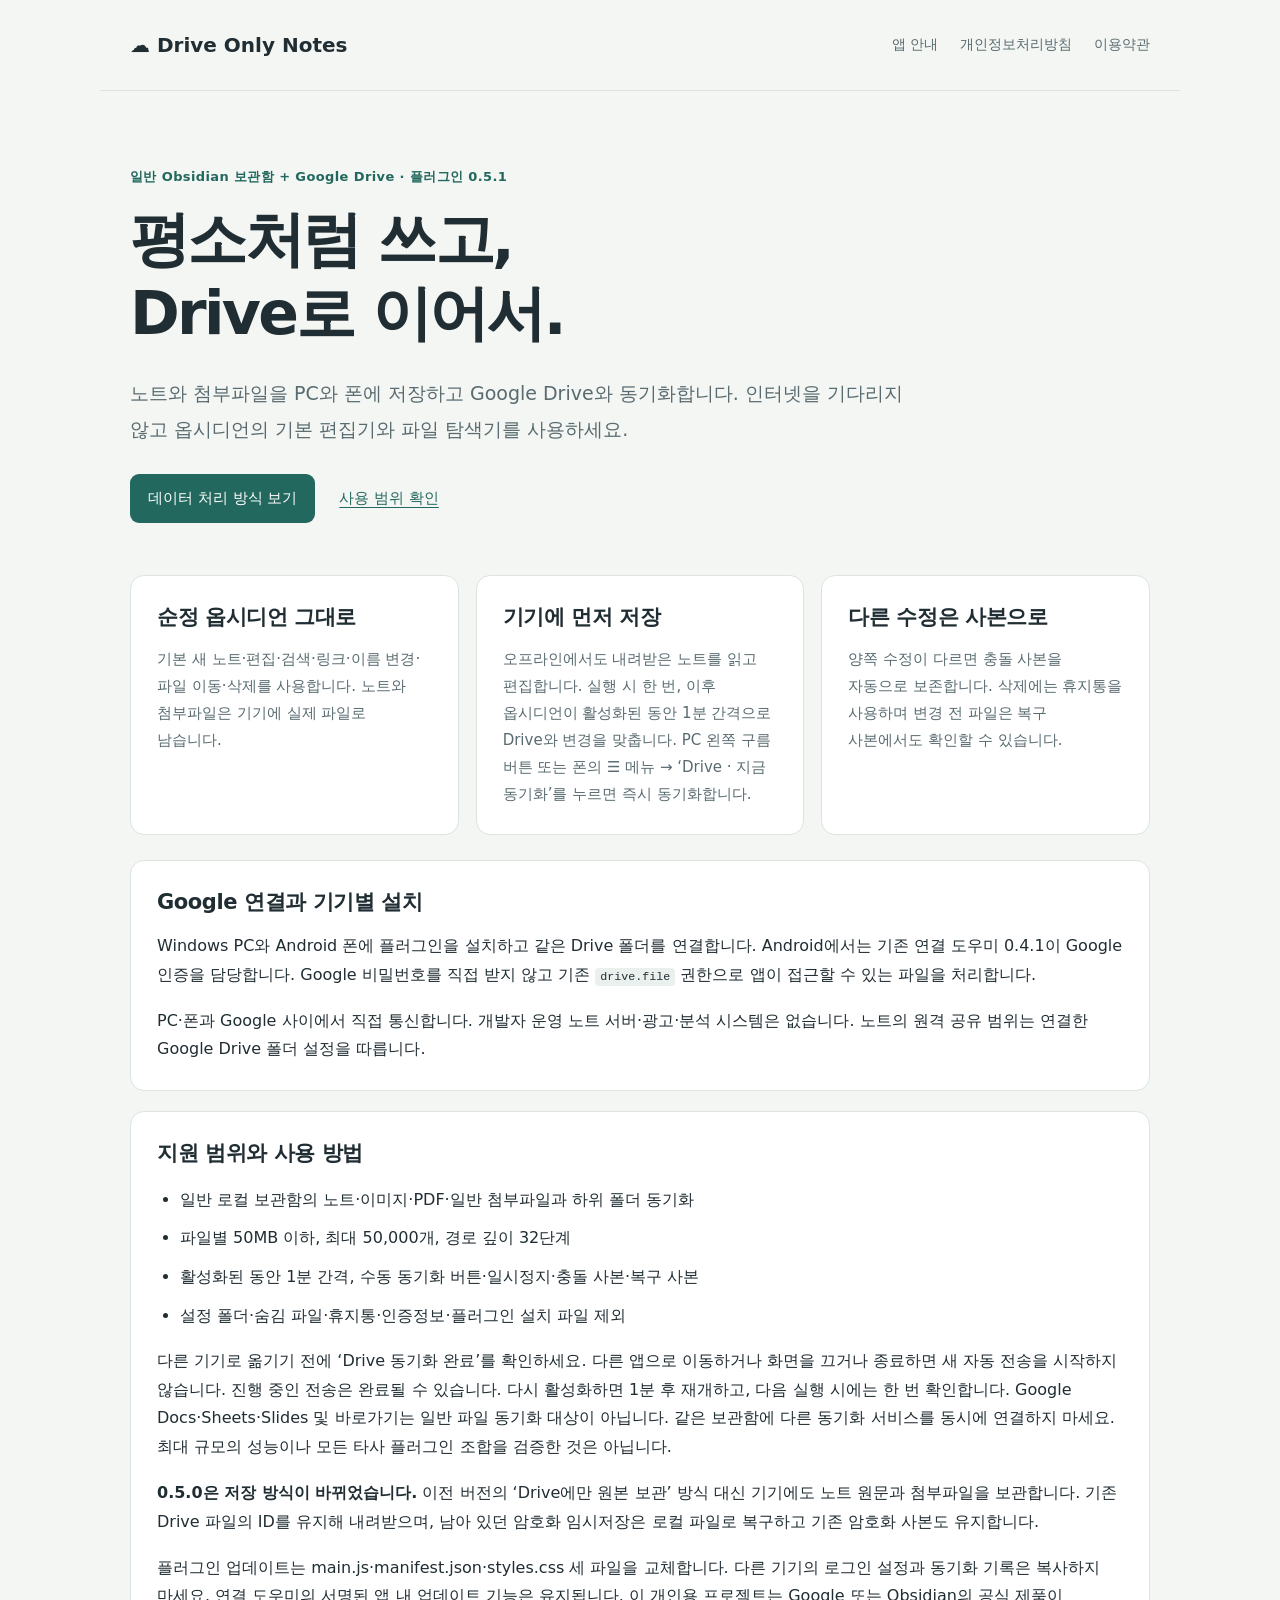
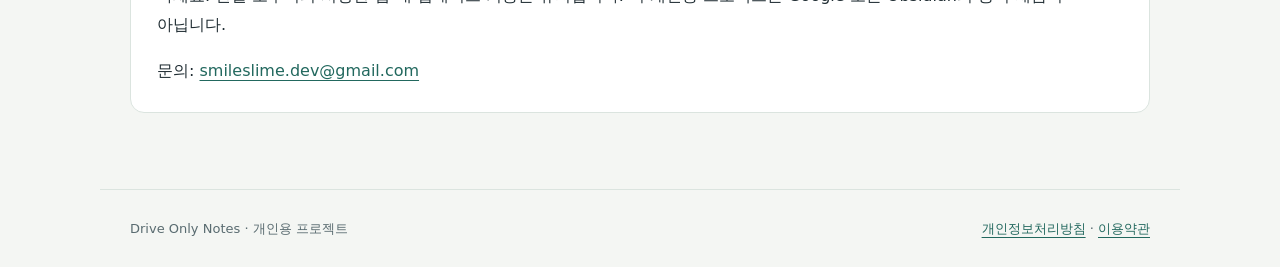
==== commit 24e2564f: "Clarify the mobile manual-sync menu location" ====
--- a/index.html
+++ b/index.html
@@ -1,6 +1,6 @@
 <!doctype html>
 <html lang="ko"><head><meta charset="utf-8"><meta name="viewport" content="width=device-width, initial-scale=1"><meta http-equiv="Content-Security-Policy" content="default-src 'none'; style-src 'self'; img-src 'self'; script-src 'none'; connect-src 'none'; base-uri 'none'; form-action 'none'; upgrade-insecure-requests"><meta name="referrer" content="no-referrer"><title>앱 안내 — Drive Only Notes</title><link rel="stylesheet" href="site.css"></head><body><header><a class="brand" href="index.html">☁ Drive Only Notes</a><nav aria-label="주요 메뉴"><a href="index.html">앱 안내</a><a href="privacy.html">개인정보처리방침</a><a href="terms.html">이용약관</a></nav></header><main>
 <section class="hero"><p class="eyebrow">일반 Obsidian 보관함 + Google Drive · 플러그인 0.5.1</p><h1>평소처럼 쓰고,<br>Drive로 이어서.</h1><p class="lead">노트와 첨부파일을 PC와 폰에 저장하고 Google Drive와 동기화합니다. 인터넷을 기다리지 않고 옵시디언의 기본 편집기와 파일 탐색기를 사용하세요.</p><div class="actions"><a class="primary" href="privacy.html">데이터 처리 방식 보기</a><a href="terms.html">사용 범위 확인</a></div></section>
-<section class="cards" aria-label="주요 기능"><article><h2>순정 옵시디언 그대로</h2><p>기본 새 노트·편집·검색·링크·이름 변경·파일 이동·삭제를 사용합니다. 노트와 첨부파일은 기기에 실제 파일로 남습니다.</p></article><article><h2>기기에 먼저 저장</h2><p>오프라인에서도 내려받은 노트를 읽고 편집합니다. 실행 시 한 번, 이후 옵시디언이 활성화된 동안 1분 간격으로 Drive와 변경을 맞춥니다. 왼쪽 구름 버튼을 누르면 즉시 동기화합니다.</p></article><article><h2>다른 수정은 사본으로</h2><p>양쪽 수정이 다르면 충돌 사본을 자동으로 보존합니다. 삭제에는 휴지통을 사용하며 변경 전 파일은 복구 사본에서도 확인할 수 있습니다.</p></article></section>
+<section class="cards" aria-label="주요 기능"><article><h2>순정 옵시디언 그대로</h2><p>기본 새 노트·편집·검색·링크·이름 변경·파일 이동·삭제를 사용합니다. 노트와 첨부파일은 기기에 실제 파일로 남습니다.</p></article><article><h2>기기에 먼저 저장</h2><p>오프라인에서도 내려받은 노트를 읽고 편집합니다. 실행 시 한 번, 이후 옵시디언이 활성화된 동안 1분 간격으로 Drive와 변경을 맞춥니다. PC 왼쪽 구름 버튼 또는 폰의 ☰ 메뉴 → ‘Drive · 지금 동기화’를 누르면 즉시 동기화합니다.</p></article><article><h2>다른 수정은 사본으로</h2><p>양쪽 수정이 다르면 충돌 사본을 자동으로 보존합니다. 삭제에는 휴지통을 사용하며 변경 전 파일은 복구 사본에서도 확인할 수 있습니다.</p></article></section>
 <section class="paper"><h2>Google 연결과 기기별 설치</h2><p>Windows PC와 Android 폰에 플러그인을 설치하고 같은 Drive 폴더를 연결합니다. Android에서는 기존 연결 도우미 0.4.1이 Google 인증을 담당합니다. Google 비밀번호를 직접 받지 않고 기존 <code>drive.file</code> 권한으로 앱이 접근할 수 있는 파일을 처리합니다.</p><p>PC·폰과 Google 사이에서 직접 통신합니다. 개발자 운영 노트 서버·광고·분석 시스템은 없습니다. 노트의 원격 공유 범위는 연결한 Google Drive 폴더 설정을 따릅니다.</p></section>
 <section class="paper"><h2>지원 범위와 사용 방법</h2><ul><li>일반 로컬 보관함의 노트·이미지·PDF·일반 첨부파일과 하위 폴더 동기화</li><li>파일별 50MB 이하, 최대 50,000개, 경로 깊이 32단계</li><li>활성화된 동안 1분 간격, 수동 동기화 버튼·일시정지·충돌 사본·복구 사본</li><li>설정 폴더·숨김 파일·휴지통·인증정보·플러그인 설치 파일 제외</li></ul><p>다른 기기로 옮기기 전에 ‘Drive 동기화 완료’를 확인하세요. 다른 앱으로 이동하거나 화면을 끄거나 종료하면 새 자동 전송을 시작하지 않습니다. 진행 중인 전송은 완료될 수 있습니다. 다시 활성화하면 1분 후 재개하고, 다음 실행 시에는 한 번 확인합니다. Google Docs·Sheets·Slides 및 바로가기는 일반 파일 동기화 대상이 아닙니다. 같은 보관함에 다른 동기화 서비스를 동시에 연결하지 마세요. 최대 규모의 성능이나 모든 타사 플러그인 조합을 검증한 것은 아닙니다.</p><p><strong>0.5.0은 저장 방식이 바뀌었습니다.</strong> 이전 버전의 ‘Drive에만 원본 보관’ 방식 대신 기기에도 노트 원문과 첨부파일을 보관합니다. 기존 Drive 파일의 ID를 유지해 내려받으며, 남아 있던 암호화 임시저장은 로컬 파일로 복구하고 기존 암호화 사본도 유지합니다.</p><p>플러그인 업데이트는 main.js·manifest.json·styles.css 세 파일을 교체합니다. 다른 기기의 로그인 설정과 동기화 기록은 복사하지 마세요. 연결 도우미의 서명된 앱 내 업데이트 기능은 유지됩니다. 이 개인용 프로젝트는 Google 또는 Obsidian의 공식 제품이 아닙니다.</p><p>문의: <a href="mailto:smileslime.dev@gmail.com">smileslime.dev@gmail.com</a></p></section></main><footer><span>Drive Only Notes · 개인용 프로젝트</span><span><a href="privacy.html">개인정보처리방침</a> · <a href="terms.html">이용약관</a></span></footer></body></html>
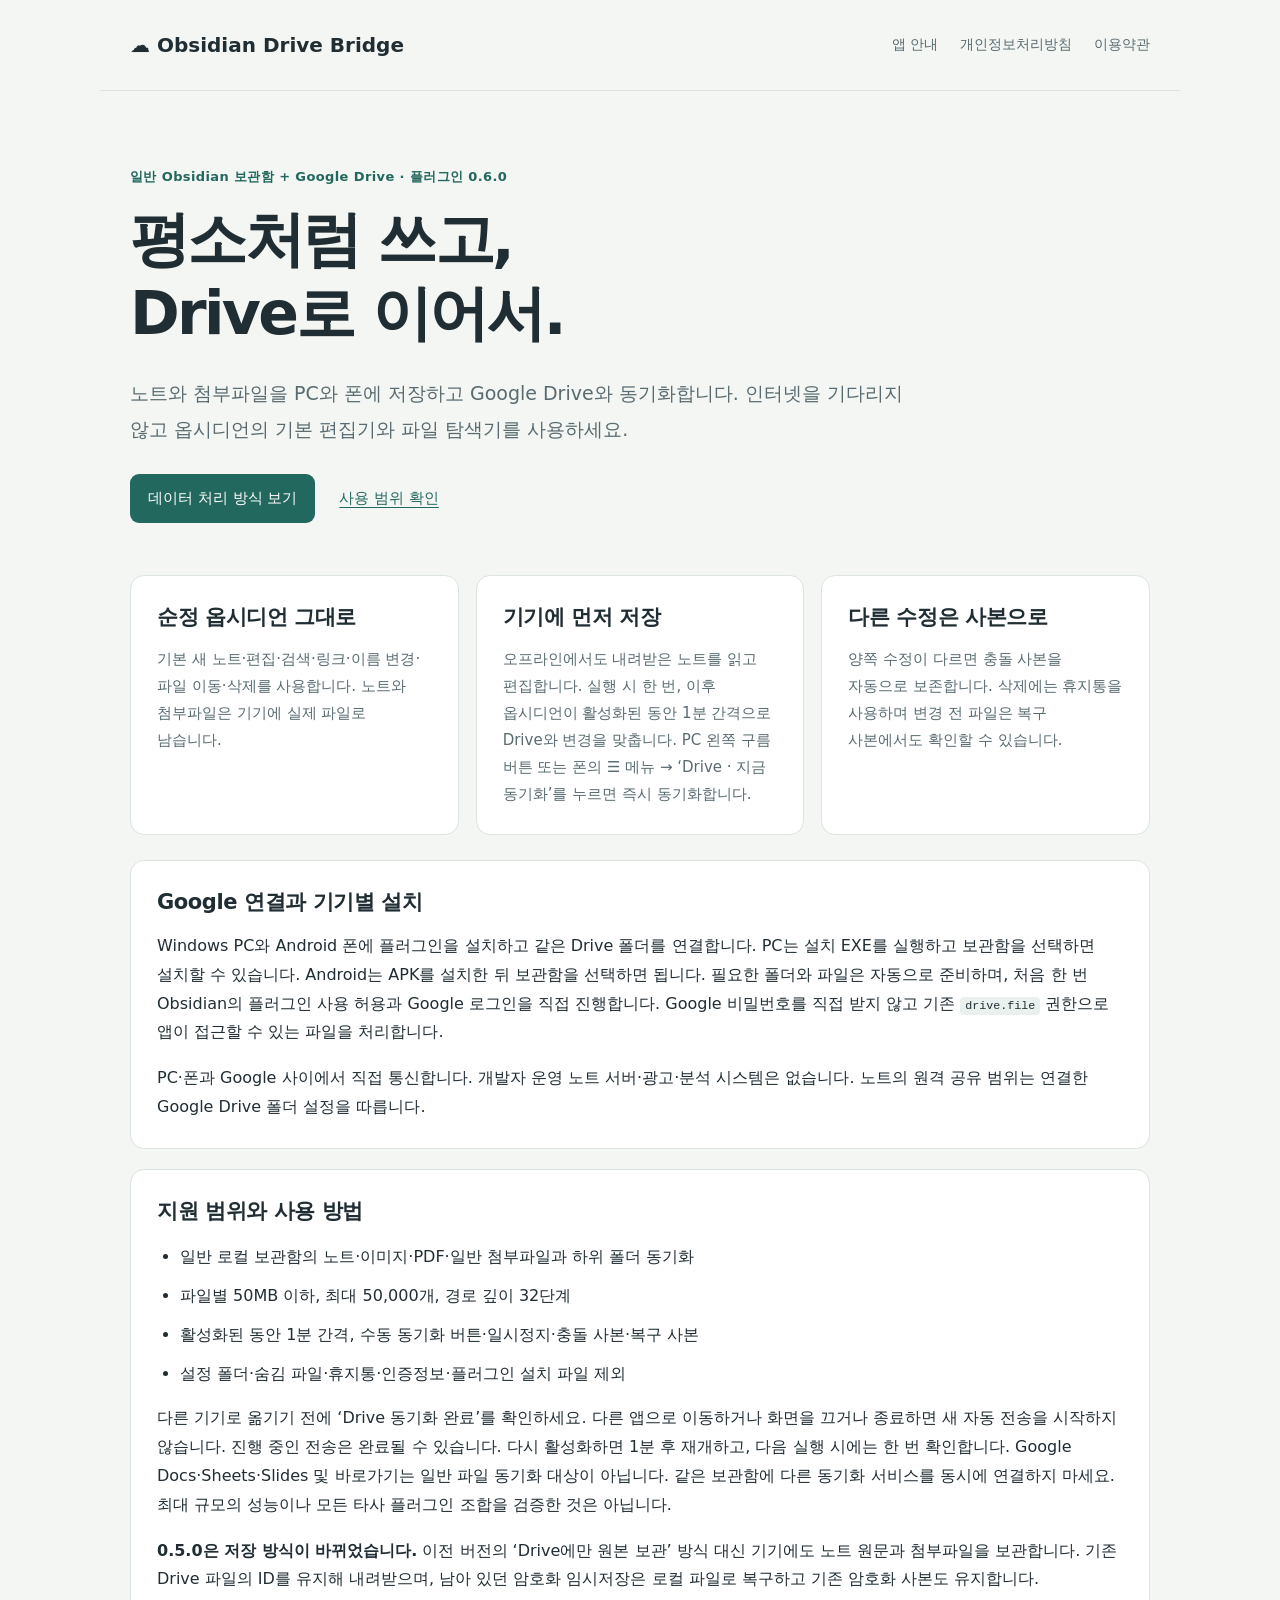
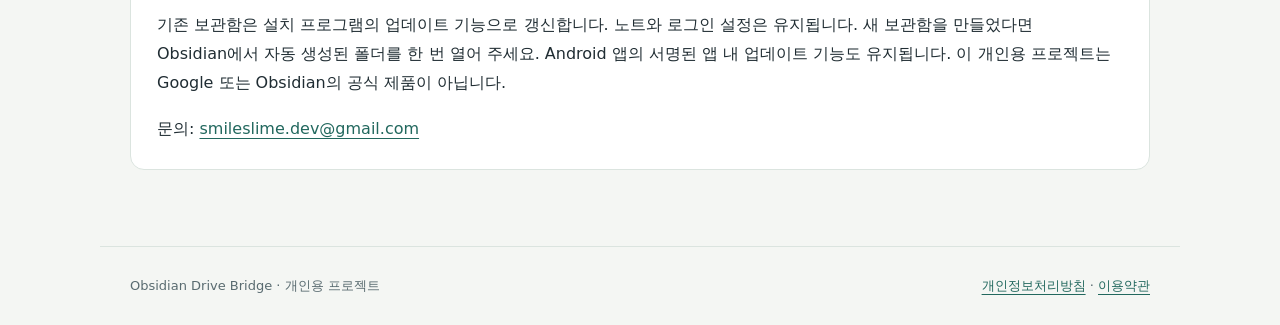
==== commit 6d032370: "Rename to Obsidian Drive Bridge and explain guided installers" ====
--- a/index.html
+++ b/index.html
@@ -1,6 +1,6 @@
 <!doctype html>
-<html lang="ko"><head><meta charset="utf-8"><meta name="viewport" content="width=device-width, initial-scale=1"><meta http-equiv="Content-Security-Policy" content="default-src 'none'; style-src 'self'; img-src 'self'; script-src 'none'; connect-src 'none'; base-uri 'none'; form-action 'none'; upgrade-insecure-requests"><meta name="referrer" content="no-referrer"><title>앱 안내 — Drive Only Notes</title><link rel="stylesheet" href="site.css"></head><body><header><a class="brand" href="index.html">☁ Drive Only Notes</a><nav aria-label="주요 메뉴"><a href="index.html">앱 안내</a><a href="privacy.html">개인정보처리방침</a><a href="terms.html">이용약관</a></nav></header><main>
-<section class="hero"><p class="eyebrow">일반 Obsidian 보관함 + Google Drive · 플러그인 0.5.1</p><h1>평소처럼 쓰고,<br>Drive로 이어서.</h1><p class="lead">노트와 첨부파일을 PC와 폰에 저장하고 Google Drive와 동기화합니다. 인터넷을 기다리지 않고 옵시디언의 기본 편집기와 파일 탐색기를 사용하세요.</p><div class="actions"><a class="primary" href="privacy.html">데이터 처리 방식 보기</a><a href="terms.html">사용 범위 확인</a></div></section>
+<html lang="ko"><head><meta charset="utf-8"><meta name="viewport" content="width=device-width, initial-scale=1"><meta http-equiv="Content-Security-Policy" content="default-src 'none'; style-src 'self'; img-src 'self'; script-src 'none'; connect-src 'none'; base-uri 'none'; form-action 'none'; upgrade-insecure-requests"><meta name="referrer" content="no-referrer"><title>앱 안내 — Obsidian Drive Bridge</title><link rel="stylesheet" href="site.css"></head><body><header><a class="brand" href="index.html">☁ Obsidian Drive Bridge</a><nav aria-label="주요 메뉴"><a href="index.html">앱 안내</a><a href="privacy.html">개인정보처리방침</a><a href="terms.html">이용약관</a></nav></header><main>
+<section class="hero"><p class="eyebrow">일반 Obsidian 보관함 + Google Drive · 플러그인 0.6.0</p><h1>평소처럼 쓰고,<br>Drive로 이어서.</h1><p class="lead">노트와 첨부파일을 PC와 폰에 저장하고 Google Drive와 동기화합니다. 인터넷을 기다리지 않고 옵시디언의 기본 편집기와 파일 탐색기를 사용하세요.</p><div class="actions"><a class="primary" href="privacy.html">데이터 처리 방식 보기</a><a href="terms.html">사용 범위 확인</a></div></section>
 <section class="cards" aria-label="주요 기능"><article><h2>순정 옵시디언 그대로</h2><p>기본 새 노트·편집·검색·링크·이름 변경·파일 이동·삭제를 사용합니다. 노트와 첨부파일은 기기에 실제 파일로 남습니다.</p></article><article><h2>기기에 먼저 저장</h2><p>오프라인에서도 내려받은 노트를 읽고 편집합니다. 실행 시 한 번, 이후 옵시디언이 활성화된 동안 1분 간격으로 Drive와 변경을 맞춥니다. PC 왼쪽 구름 버튼 또는 폰의 ☰ 메뉴 → ‘Drive · 지금 동기화’를 누르면 즉시 동기화합니다.</p></article><article><h2>다른 수정은 사본으로</h2><p>양쪽 수정이 다르면 충돌 사본을 자동으로 보존합니다. 삭제에는 휴지통을 사용하며 변경 전 파일은 복구 사본에서도 확인할 수 있습니다.</p></article></section>
-<section class="paper"><h2>Google 연결과 기기별 설치</h2><p>Windows PC와 Android 폰에 플러그인을 설치하고 같은 Drive 폴더를 연결합니다. Android에서는 기존 연결 도우미 0.4.1이 Google 인증을 담당합니다. Google 비밀번호를 직접 받지 않고 기존 <code>drive.file</code> 권한으로 앱이 접근할 수 있는 파일을 처리합니다.</p><p>PC·폰과 Google 사이에서 직접 통신합니다. 개발자 운영 노트 서버·광고·분석 시스템은 없습니다. 노트의 원격 공유 범위는 연결한 Google Drive 폴더 설정을 따릅니다.</p></section>
-<section class="paper"><h2>지원 범위와 사용 방법</h2><ul><li>일반 로컬 보관함의 노트·이미지·PDF·일반 첨부파일과 하위 폴더 동기화</li><li>파일별 50MB 이하, 최대 50,000개, 경로 깊이 32단계</li><li>활성화된 동안 1분 간격, 수동 동기화 버튼·일시정지·충돌 사본·복구 사본</li><li>설정 폴더·숨김 파일·휴지통·인증정보·플러그인 설치 파일 제외</li></ul><p>다른 기기로 옮기기 전에 ‘Drive 동기화 완료’를 확인하세요. 다른 앱으로 이동하거나 화면을 끄거나 종료하면 새 자동 전송을 시작하지 않습니다. 진행 중인 전송은 완료될 수 있습니다. 다시 활성화하면 1분 후 재개하고, 다음 실행 시에는 한 번 확인합니다. Google Docs·Sheets·Slides 및 바로가기는 일반 파일 동기화 대상이 아닙니다. 같은 보관함에 다른 동기화 서비스를 동시에 연결하지 마세요. 최대 규모의 성능이나 모든 타사 플러그인 조합을 검증한 것은 아닙니다.</p><p><strong>0.5.0은 저장 방식이 바뀌었습니다.</strong> 이전 버전의 ‘Drive에만 원본 보관’ 방식 대신 기기에도 노트 원문과 첨부파일을 보관합니다. 기존 Drive 파일의 ID를 유지해 내려받으며, 남아 있던 암호화 임시저장은 로컬 파일로 복구하고 기존 암호화 사본도 유지합니다.</p><p>플러그인 업데이트는 main.js·manifest.json·styles.css 세 파일을 교체합니다. 다른 기기의 로그인 설정과 동기화 기록은 복사하지 마세요. 연결 도우미의 서명된 앱 내 업데이트 기능은 유지됩니다. 이 개인용 프로젝트는 Google 또는 Obsidian의 공식 제품이 아닙니다.</p><p>문의: <a href="mailto:smileslime.dev@gmail.com">smileslime.dev@gmail.com</a></p></section></main><footer><span>Drive Only Notes · 개인용 프로젝트</span><span><a href="privacy.html">개인정보처리방침</a> · <a href="terms.html">이용약관</a></span></footer></body></html>
+<section class="paper"><h2>Google 연결과 기기별 설치</h2><p>Windows PC와 Android 폰에 플러그인을 설치하고 같은 Drive 폴더를 연결합니다. PC는 설치 EXE를 실행하고 보관함을 선택하면 설치할 수 있습니다. Android는 APK를 설치한 뒤 보관함을 선택하면 됩니다. 필요한 폴더와 파일은 자동으로 준비하며, 처음 한 번 Obsidian의 플러그인 사용 허용과 Google 로그인을 직접 진행합니다. Google 비밀번호를 직접 받지 않고 기존 <code>drive.file</code> 권한으로 앱이 접근할 수 있는 파일을 처리합니다.</p><p>PC·폰과 Google 사이에서 직접 통신합니다. 개발자 운영 노트 서버·광고·분석 시스템은 없습니다. 노트의 원격 공유 범위는 연결한 Google Drive 폴더 설정을 따릅니다.</p></section>
+<section class="paper"><h2>지원 범위와 사용 방법</h2><ul><li>일반 로컬 보관함의 노트·이미지·PDF·일반 첨부파일과 하위 폴더 동기화</li><li>파일별 50MB 이하, 최대 50,000개, 경로 깊이 32단계</li><li>활성화된 동안 1분 간격, 수동 동기화 버튼·일시정지·충돌 사본·복구 사본</li><li>설정 폴더·숨김 파일·휴지통·인증정보·플러그인 설치 파일 제외</li></ul><p>다른 기기로 옮기기 전에 ‘Drive 동기화 완료’를 확인하세요. 다른 앱으로 이동하거나 화면을 끄거나 종료하면 새 자동 전송을 시작하지 않습니다. 진행 중인 전송은 완료될 수 있습니다. 다시 활성화하면 1분 후 재개하고, 다음 실행 시에는 한 번 확인합니다. Google Docs·Sheets·Slides 및 바로가기는 일반 파일 동기화 대상이 아닙니다. 같은 보관함에 다른 동기화 서비스를 동시에 연결하지 마세요. 최대 규모의 성능이나 모든 타사 플러그인 조합을 검증한 것은 아닙니다.</p><p><strong>0.5.0은 저장 방식이 바뀌었습니다.</strong> 이전 버전의 ‘Drive에만 원본 보관’ 방식 대신 기기에도 노트 원문과 첨부파일을 보관합니다. 기존 Drive 파일의 ID를 유지해 내려받으며, 남아 있던 암호화 임시저장은 로컬 파일로 복구하고 기존 암호화 사본도 유지합니다.</p><p>기존 보관함은 설치 프로그램의 업데이트 기능으로 갱신합니다. 노트와 로그인 설정은 유지됩니다. 새 보관함을 만들었다면 Obsidian에서 자동 생성된 폴더를 한 번 열어 주세요. Android 앱의 서명된 앱 내 업데이트 기능도 유지됩니다. 이 개인용 프로젝트는 Google 또는 Obsidian의 공식 제품이 아닙니다.</p><p>문의: <a href="mailto:smileslime.dev@gmail.com">smileslime.dev@gmail.com</a></p></section></main><footer><span>Obsidian Drive Bridge · 개인용 프로젝트</span><span><a href="privacy.html">개인정보처리방침</a> · <a href="terms.html">이용약관</a></span></footer></body></html>
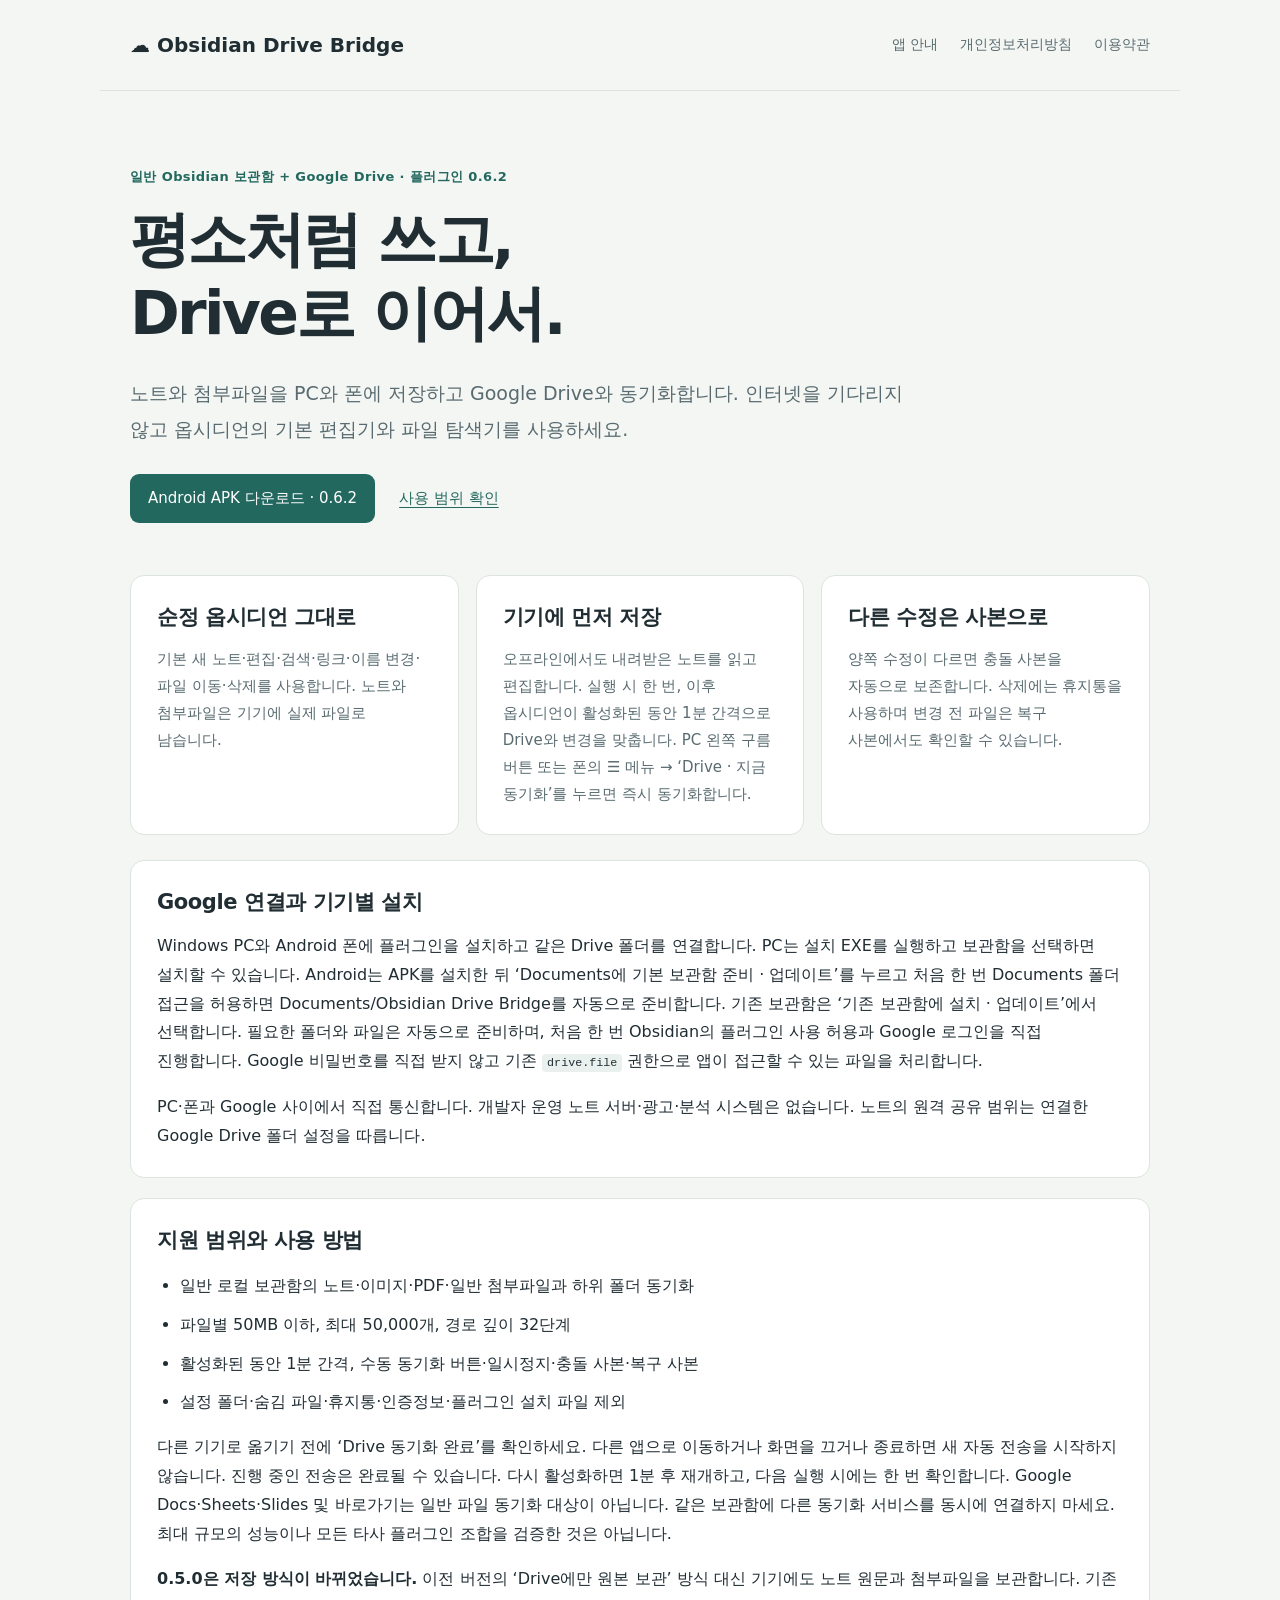
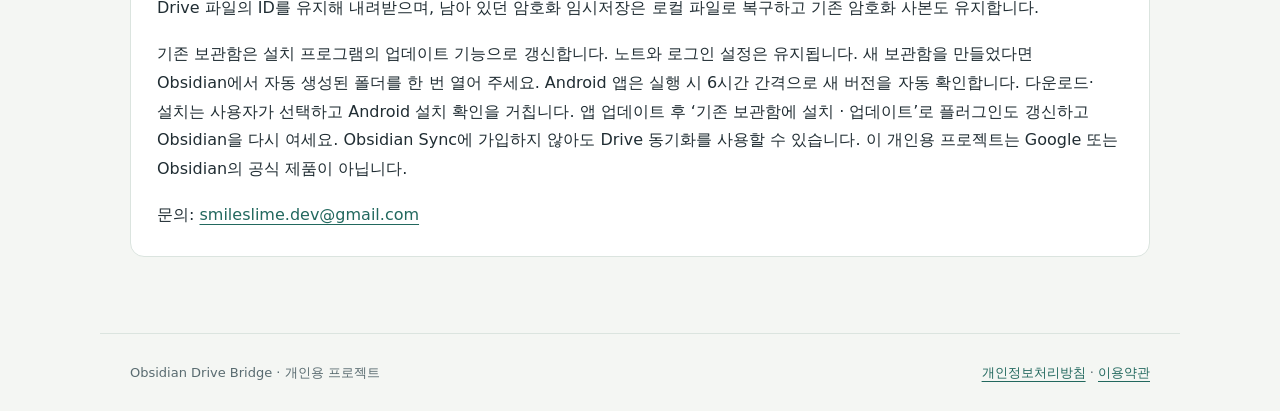
==== commit 9300d710: "Release 0.6.2 with tablet setup, Sync compatibility and update checks" ====
--- a/index.html
+++ b/index.html
@@ -1,6 +1,6 @@
 <!doctype html>
 <html lang="ko"><head><meta charset="utf-8"><meta name="viewport" content="width=device-width, initial-scale=1"><meta http-equiv="Content-Security-Policy" content="default-src 'none'; style-src 'self'; img-src 'self'; script-src 'none'; connect-src 'none'; base-uri 'none'; form-action 'none'; upgrade-insecure-requests"><meta name="referrer" content="no-referrer"><title>앱 안내 — Obsidian Drive Bridge</title><link rel="stylesheet" href="site.css"></head><body><header><a class="brand" href="index.html">☁ Obsidian Drive Bridge</a><nav aria-label="주요 메뉴"><a href="index.html">앱 안내</a><a href="privacy.html">개인정보처리방침</a><a href="terms.html">이용약관</a></nav></header><main>
-<section class="hero"><p class="eyebrow">일반 Obsidian 보관함 + Google Drive · 플러그인 0.6.0</p><h1>평소처럼 쓰고,<br>Drive로 이어서.</h1><p class="lead">노트와 첨부파일을 PC와 폰에 저장하고 Google Drive와 동기화합니다. 인터넷을 기다리지 않고 옵시디언의 기본 편집기와 파일 탐색기를 사용하세요.</p><div class="actions"><a class="primary" href="privacy.html">데이터 처리 방식 보기</a><a href="terms.html">사용 범위 확인</a></div></section>
+<section class="hero"><p class="eyebrow">일반 Obsidian 보관함 + Google Drive · 플러그인 0.6.2</p><h1>평소처럼 쓰고,<br>Drive로 이어서.</h1><p class="lead">노트와 첨부파일을 PC와 폰에 저장하고 Google Drive와 동기화합니다. 인터넷을 기다리지 않고 옵시디언의 기본 편집기와 파일 탐색기를 사용하세요.</p><div class="actions"><a class="primary" href="updates/Drive-Only-Connector-0.6.2.apk">Android APK 다운로드 · 0.6.2</a><a href="terms.html">사용 범위 확인</a></div></section>
 <section class="cards" aria-label="주요 기능"><article><h2>순정 옵시디언 그대로</h2><p>기본 새 노트·편집·검색·링크·이름 변경·파일 이동·삭제를 사용합니다. 노트와 첨부파일은 기기에 실제 파일로 남습니다.</p></article><article><h2>기기에 먼저 저장</h2><p>오프라인에서도 내려받은 노트를 읽고 편집합니다. 실행 시 한 번, 이후 옵시디언이 활성화된 동안 1분 간격으로 Drive와 변경을 맞춥니다. PC 왼쪽 구름 버튼 또는 폰의 ☰ 메뉴 → ‘Drive · 지금 동기화’를 누르면 즉시 동기화합니다.</p></article><article><h2>다른 수정은 사본으로</h2><p>양쪽 수정이 다르면 충돌 사본을 자동으로 보존합니다. 삭제에는 휴지통을 사용하며 변경 전 파일은 복구 사본에서도 확인할 수 있습니다.</p></article></section>
-<section class="paper"><h2>Google 연결과 기기별 설치</h2><p>Windows PC와 Android 폰에 플러그인을 설치하고 같은 Drive 폴더를 연결합니다. PC는 설치 EXE를 실행하고 보관함을 선택하면 설치할 수 있습니다. Android는 APK를 설치한 뒤 보관함을 선택하면 됩니다. 필요한 폴더와 파일은 자동으로 준비하며, 처음 한 번 Obsidian의 플러그인 사용 허용과 Google 로그인을 직접 진행합니다. Google 비밀번호를 직접 받지 않고 기존 <code>drive.file</code> 권한으로 앱이 접근할 수 있는 파일을 처리합니다.</p><p>PC·폰과 Google 사이에서 직접 통신합니다. 개발자 운영 노트 서버·광고·분석 시스템은 없습니다. 노트의 원격 공유 범위는 연결한 Google Drive 폴더 설정을 따릅니다.</p></section>
-<section class="paper"><h2>지원 범위와 사용 방법</h2><ul><li>일반 로컬 보관함의 노트·이미지·PDF·일반 첨부파일과 하위 폴더 동기화</li><li>파일별 50MB 이하, 최대 50,000개, 경로 깊이 32단계</li><li>활성화된 동안 1분 간격, 수동 동기화 버튼·일시정지·충돌 사본·복구 사본</li><li>설정 폴더·숨김 파일·휴지통·인증정보·플러그인 설치 파일 제외</li></ul><p>다른 기기로 옮기기 전에 ‘Drive 동기화 완료’를 확인하세요. 다른 앱으로 이동하거나 화면을 끄거나 종료하면 새 자동 전송을 시작하지 않습니다. 진행 중인 전송은 완료될 수 있습니다. 다시 활성화하면 1분 후 재개하고, 다음 실행 시에는 한 번 확인합니다. Google Docs·Sheets·Slides 및 바로가기는 일반 파일 동기화 대상이 아닙니다. 같은 보관함에 다른 동기화 서비스를 동시에 연결하지 마세요. 최대 규모의 성능이나 모든 타사 플러그인 조합을 검증한 것은 아닙니다.</p><p><strong>0.5.0은 저장 방식이 바뀌었습니다.</strong> 이전 버전의 ‘Drive에만 원본 보관’ 방식 대신 기기에도 노트 원문과 첨부파일을 보관합니다. 기존 Drive 파일의 ID를 유지해 내려받으며, 남아 있던 암호화 임시저장은 로컬 파일로 복구하고 기존 암호화 사본도 유지합니다.</p><p>기존 보관함은 설치 프로그램의 업데이트 기능으로 갱신합니다. 노트와 로그인 설정은 유지됩니다. 새 보관함을 만들었다면 Obsidian에서 자동 생성된 폴더를 한 번 열어 주세요. Android 앱의 서명된 앱 내 업데이트 기능도 유지됩니다. 이 개인용 프로젝트는 Google 또는 Obsidian의 공식 제품이 아닙니다.</p><p>문의: <a href="mailto:smileslime.dev@gmail.com">smileslime.dev@gmail.com</a></p></section></main><footer><span>Obsidian Drive Bridge · 개인용 프로젝트</span><span><a href="privacy.html">개인정보처리방침</a> · <a href="terms.html">이용약관</a></span></footer></body></html>
+<section class="paper"><h2>Google 연결과 기기별 설치</h2><p>Windows PC와 Android 폰에 플러그인을 설치하고 같은 Drive 폴더를 연결합니다. PC는 설치 EXE를 실행하고 보관함을 선택하면 설치할 수 있습니다. Android는 APK를 설치한 뒤 ‘Documents에 기본 보관함 준비 · 업데이트’를 누르고 처음 한 번 Documents 폴더 접근을 허용하면 Documents/Obsidian Drive Bridge를 자동으로 준비합니다. 기존 보관함은 ‘기존 보관함에 설치 · 업데이트’에서 선택합니다. 필요한 폴더와 파일은 자동으로 준비하며, 처음 한 번 Obsidian의 플러그인 사용 허용과 Google 로그인을 직접 진행합니다. Google 비밀번호를 직접 받지 않고 기존 <code>drive.file</code> 권한으로 앱이 접근할 수 있는 파일을 처리합니다.</p><p>PC·폰과 Google 사이에서 직접 통신합니다. 개발자 운영 노트 서버·광고·분석 시스템은 없습니다. 노트의 원격 공유 범위는 연결한 Google Drive 폴더 설정을 따릅니다.</p></section>
+<section class="paper"><h2>지원 범위와 사용 방법</h2><ul><li>일반 로컬 보관함의 노트·이미지·PDF·일반 첨부파일과 하위 폴더 동기화</li><li>파일별 50MB 이하, 최대 50,000개, 경로 깊이 32단계</li><li>활성화된 동안 1분 간격, 수동 동기화 버튼·일시정지·충돌 사본·복구 사본</li><li>설정 폴더·숨김 파일·휴지통·인증정보·플러그인 설치 파일 제외</li></ul><p>다른 기기로 옮기기 전에 ‘Drive 동기화 완료’를 확인하세요. 다른 앱으로 이동하거나 화면을 끄거나 종료하면 새 자동 전송을 시작하지 않습니다. 진행 중인 전송은 완료될 수 있습니다. 다시 활성화하면 1분 후 재개하고, 다음 실행 시에는 한 번 확인합니다. Google Docs·Sheets·Slides 및 바로가기는 일반 파일 동기화 대상이 아닙니다. 같은 보관함에 다른 동기화 서비스를 동시에 연결하지 마세요. 최대 규모의 성능이나 모든 타사 플러그인 조합을 검증한 것은 아닙니다.</p><p><strong>0.5.0은 저장 방식이 바뀌었습니다.</strong> 이전 버전의 ‘Drive에만 원본 보관’ 방식 대신 기기에도 노트 원문과 첨부파일을 보관합니다. 기존 Drive 파일의 ID를 유지해 내려받으며, 남아 있던 암호화 임시저장은 로컬 파일로 복구하고 기존 암호화 사본도 유지합니다.</p><p>기존 보관함은 설치 프로그램의 업데이트 기능으로 갱신합니다. 노트와 로그인 설정은 유지됩니다. 새 보관함을 만들었다면 Obsidian에서 자동 생성된 폴더를 한 번 열어 주세요. Android 앱은 실행 시 6시간 간격으로 새 버전을 자동 확인합니다. 다운로드·설치는 사용자가 선택하고 Android 설치 확인을 거칩니다. 앱 업데이트 후 ‘기존 보관함에 설치 · 업데이트’로 플러그인도 갱신하고 Obsidian을 다시 여세요. Obsidian Sync에 가입하지 않아도 Drive 동기화를 사용할 수 있습니다. 이 개인용 프로젝트는 Google 또는 Obsidian의 공식 제품이 아닙니다.</p><p>문의: <a href="mailto:smileslime.dev@gmail.com">smileslime.dev@gmail.com</a></p></section></main><footer><span>Obsidian Drive Bridge · 개인용 프로젝트</span><span><a href="privacy.html">개인정보처리방침</a> · <a href="terms.html">이용약관</a></span></footer></body></html>
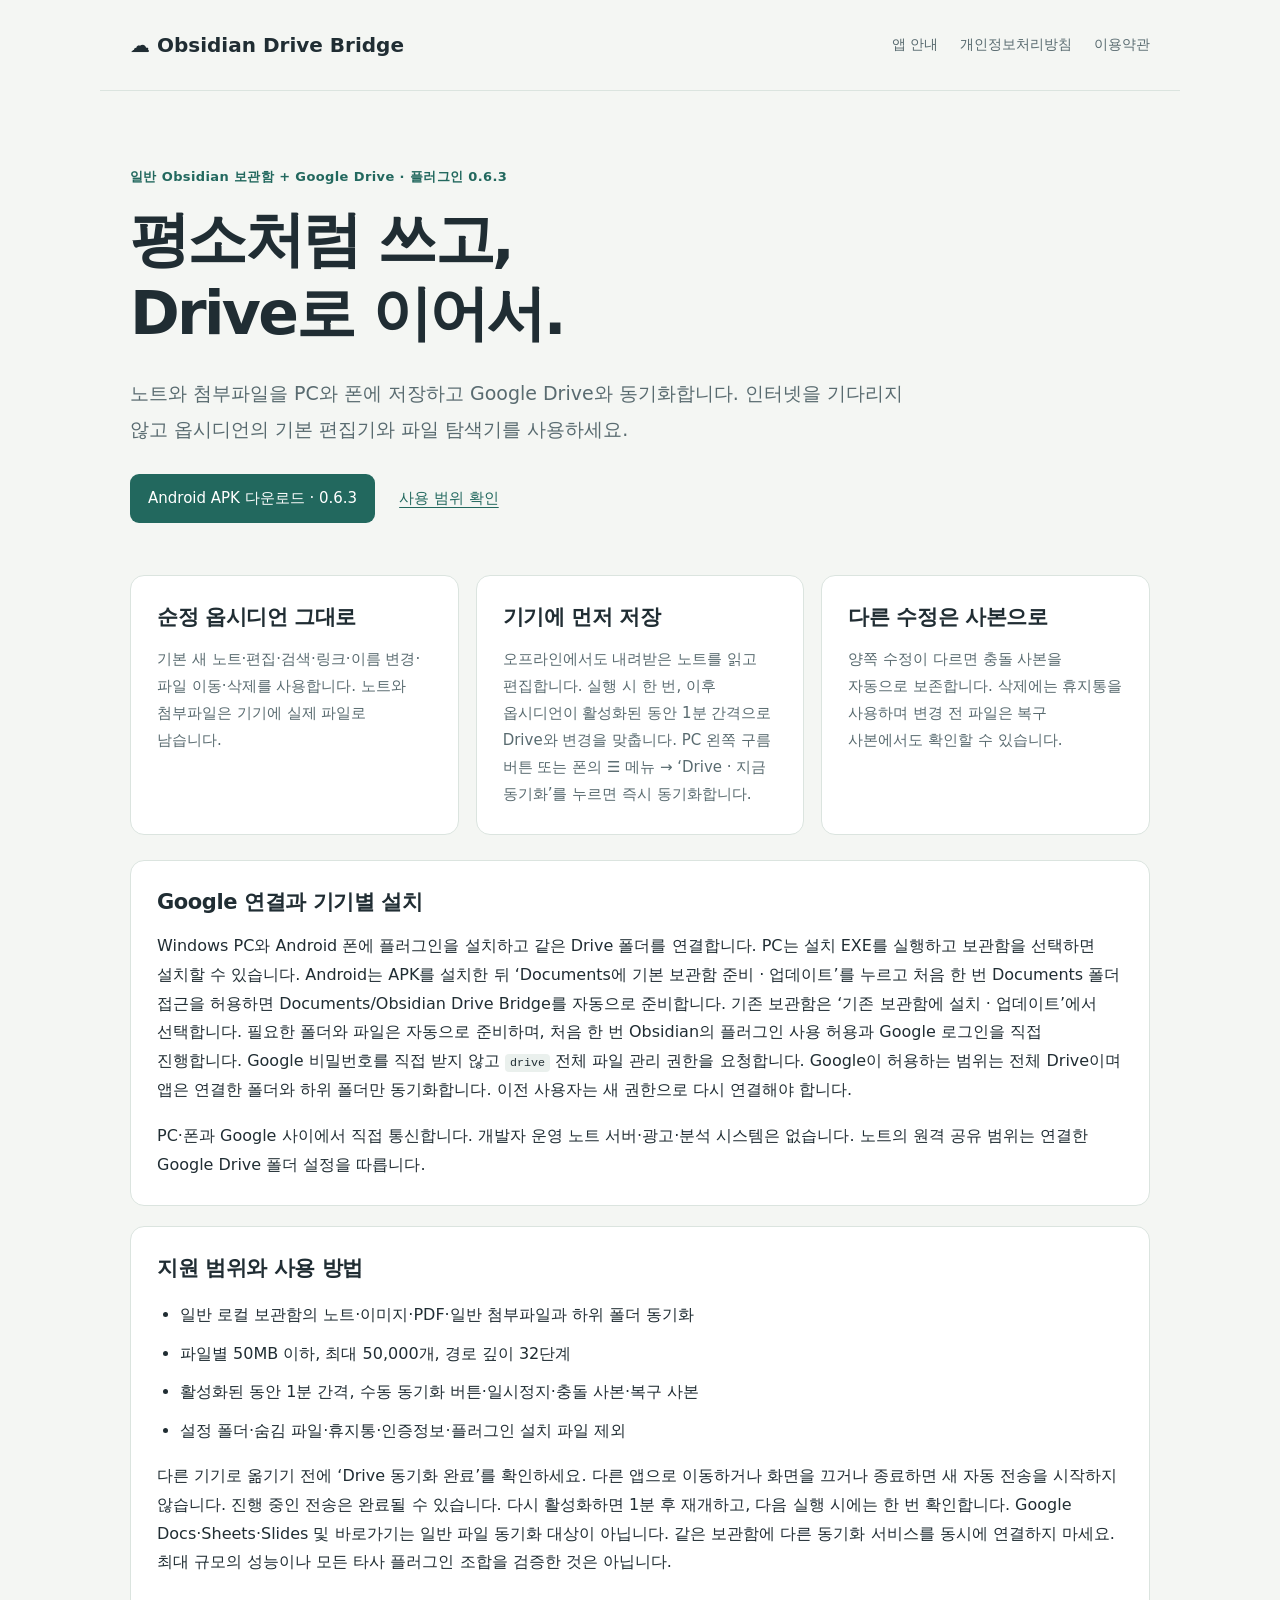
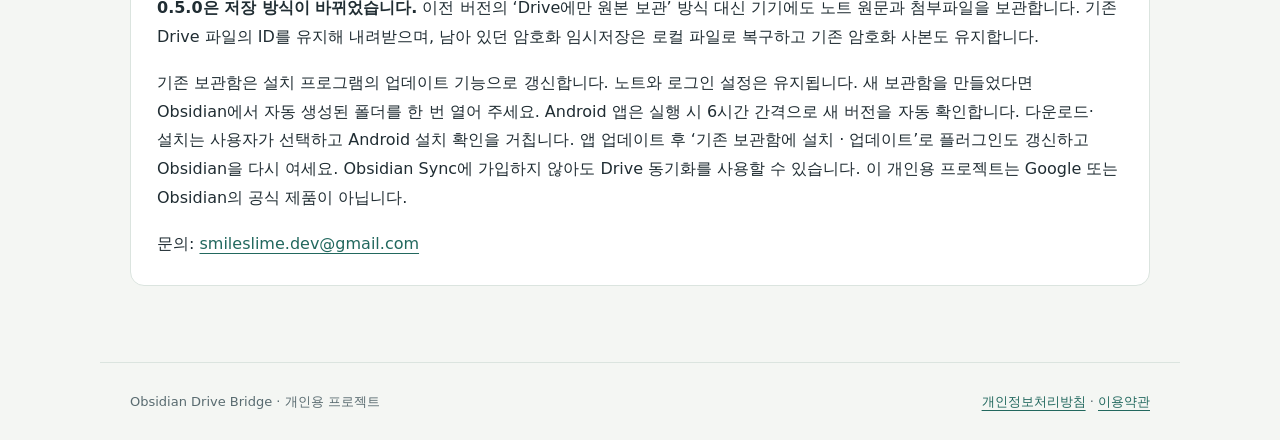
==== commit 66e18ec3: "Fix Drive-created file sync authorization in 0.6.3" ====
--- a/index.html
+++ b/index.html
@@ -1,6 +1,6 @@
 <!doctype html>
 <html lang="ko"><head><meta charset="utf-8"><meta name="viewport" content="width=device-width, initial-scale=1"><meta http-equiv="Content-Security-Policy" content="default-src 'none'; style-src 'self'; img-src 'self'; script-src 'none'; connect-src 'none'; base-uri 'none'; form-action 'none'; upgrade-insecure-requests"><meta name="referrer" content="no-referrer"><title>앱 안내 — Obsidian Drive Bridge</title><link rel="stylesheet" href="site.css"></head><body><header><a class="brand" href="index.html">☁ Obsidian Drive Bridge</a><nav aria-label="주요 메뉴"><a href="index.html">앱 안내</a><a href="privacy.html">개인정보처리방침</a><a href="terms.html">이용약관</a></nav></header><main>
-<section class="hero"><p class="eyebrow">일반 Obsidian 보관함 + Google Drive · 플러그인 0.6.2</p><h1>평소처럼 쓰고,<br>Drive로 이어서.</h1><p class="lead">노트와 첨부파일을 PC와 폰에 저장하고 Google Drive와 동기화합니다. 인터넷을 기다리지 않고 옵시디언의 기본 편집기와 파일 탐색기를 사용하세요.</p><div class="actions"><a class="primary" href="updates/Drive-Only-Connector-0.6.2.apk">Android APK 다운로드 · 0.6.2</a><a href="terms.html">사용 범위 확인</a></div></section>
+<section class="hero"><p class="eyebrow">일반 Obsidian 보관함 + Google Drive · 플러그인 0.6.3</p><h1>평소처럼 쓰고,<br>Drive로 이어서.</h1><p class="lead">노트와 첨부파일을 PC와 폰에 저장하고 Google Drive와 동기화합니다. 인터넷을 기다리지 않고 옵시디언의 기본 편집기와 파일 탐색기를 사용하세요.</p><div class="actions"><a class="primary" href="updates/Drive-Only-Connector-0.6.3.apk">Android APK 다운로드 · 0.6.3</a><a href="terms.html">사용 범위 확인</a></div></section>
 <section class="cards" aria-label="주요 기능"><article><h2>순정 옵시디언 그대로</h2><p>기본 새 노트·편집·검색·링크·이름 변경·파일 이동·삭제를 사용합니다. 노트와 첨부파일은 기기에 실제 파일로 남습니다.</p></article><article><h2>기기에 먼저 저장</h2><p>오프라인에서도 내려받은 노트를 읽고 편집합니다. 실행 시 한 번, 이후 옵시디언이 활성화된 동안 1분 간격으로 Drive와 변경을 맞춥니다. PC 왼쪽 구름 버튼 또는 폰의 ☰ 메뉴 → ‘Drive · 지금 동기화’를 누르면 즉시 동기화합니다.</p></article><article><h2>다른 수정은 사본으로</h2><p>양쪽 수정이 다르면 충돌 사본을 자동으로 보존합니다. 삭제에는 휴지통을 사용하며 변경 전 파일은 복구 사본에서도 확인할 수 있습니다.</p></article></section>
-<section class="paper"><h2>Google 연결과 기기별 설치</h2><p>Windows PC와 Android 폰에 플러그인을 설치하고 같은 Drive 폴더를 연결합니다. PC는 설치 EXE를 실행하고 보관함을 선택하면 설치할 수 있습니다. Android는 APK를 설치한 뒤 ‘Documents에 기본 보관함 준비 · 업데이트’를 누르고 처음 한 번 Documents 폴더 접근을 허용하면 Documents/Obsidian Drive Bridge를 자동으로 준비합니다. 기존 보관함은 ‘기존 보관함에 설치 · 업데이트’에서 선택합니다. 필요한 폴더와 파일은 자동으로 준비하며, 처음 한 번 Obsidian의 플러그인 사용 허용과 Google 로그인을 직접 진행합니다. Google 비밀번호를 직접 받지 않고 기존 <code>drive.file</code> 권한으로 앱이 접근할 수 있는 파일을 처리합니다.</p><p>PC·폰과 Google 사이에서 직접 통신합니다. 개발자 운영 노트 서버·광고·분석 시스템은 없습니다. 노트의 원격 공유 범위는 연결한 Google Drive 폴더 설정을 따릅니다.</p></section>
+<section class="paper"><h2>Google 연결과 기기별 설치</h2><p>Windows PC와 Android 폰에 플러그인을 설치하고 같은 Drive 폴더를 연결합니다. PC는 설치 EXE를 실행하고 보관함을 선택하면 설치할 수 있습니다. Android는 APK를 설치한 뒤 ‘Documents에 기본 보관함 준비 · 업데이트’를 누르고 처음 한 번 Documents 폴더 접근을 허용하면 Documents/Obsidian Drive Bridge를 자동으로 준비합니다. 기존 보관함은 ‘기존 보관함에 설치 · 업데이트’에서 선택합니다. 필요한 폴더와 파일은 자동으로 준비하며, 처음 한 번 Obsidian의 플러그인 사용 허용과 Google 로그인을 직접 진행합니다. Google 비밀번호를 직접 받지 않고 <code>drive</code> 전체 파일 관리 권한을 요청합니다. Google이 허용하는 범위는 전체 Drive이며 앱은 연결한 폴더와 하위 폴더만 동기화합니다. 이전 사용자는 새 권한으로 다시 연결해야 합니다.</p><p>PC·폰과 Google 사이에서 직접 통신합니다. 개발자 운영 노트 서버·광고·분석 시스템은 없습니다. 노트의 원격 공유 범위는 연결한 Google Drive 폴더 설정을 따릅니다.</p></section>
 <section class="paper"><h2>지원 범위와 사용 방법</h2><ul><li>일반 로컬 보관함의 노트·이미지·PDF·일반 첨부파일과 하위 폴더 동기화</li><li>파일별 50MB 이하, 최대 50,000개, 경로 깊이 32단계</li><li>활성화된 동안 1분 간격, 수동 동기화 버튼·일시정지·충돌 사본·복구 사본</li><li>설정 폴더·숨김 파일·휴지통·인증정보·플러그인 설치 파일 제외</li></ul><p>다른 기기로 옮기기 전에 ‘Drive 동기화 완료’를 확인하세요. 다른 앱으로 이동하거나 화면을 끄거나 종료하면 새 자동 전송을 시작하지 않습니다. 진행 중인 전송은 완료될 수 있습니다. 다시 활성화하면 1분 후 재개하고, 다음 실행 시에는 한 번 확인합니다. Google Docs·Sheets·Slides 및 바로가기는 일반 파일 동기화 대상이 아닙니다. 같은 보관함에 다른 동기화 서비스를 동시에 연결하지 마세요. 최대 규모의 성능이나 모든 타사 플러그인 조합을 검증한 것은 아닙니다.</p><p><strong>0.5.0은 저장 방식이 바뀌었습니다.</strong> 이전 버전의 ‘Drive에만 원본 보관’ 방식 대신 기기에도 노트 원문과 첨부파일을 보관합니다. 기존 Drive 파일의 ID를 유지해 내려받으며, 남아 있던 암호화 임시저장은 로컬 파일로 복구하고 기존 암호화 사본도 유지합니다.</p><p>기존 보관함은 설치 프로그램의 업데이트 기능으로 갱신합니다. 노트와 로그인 설정은 유지됩니다. 새 보관함을 만들었다면 Obsidian에서 자동 생성된 폴더를 한 번 열어 주세요. Android 앱은 실행 시 6시간 간격으로 새 버전을 자동 확인합니다. 다운로드·설치는 사용자가 선택하고 Android 설치 확인을 거칩니다. 앱 업데이트 후 ‘기존 보관함에 설치 · 업데이트’로 플러그인도 갱신하고 Obsidian을 다시 여세요. Obsidian Sync에 가입하지 않아도 Drive 동기화를 사용할 수 있습니다. 이 개인용 프로젝트는 Google 또는 Obsidian의 공식 제품이 아닙니다.</p><p>문의: <a href="mailto:smileslime.dev@gmail.com">smileslime.dev@gmail.com</a></p></section></main><footer><span>Obsidian Drive Bridge · 개인용 프로젝트</span><span><a href="privacy.html">개인정보처리방침</a> · <a href="terms.html">이용약관</a></span></footer></body></html>
